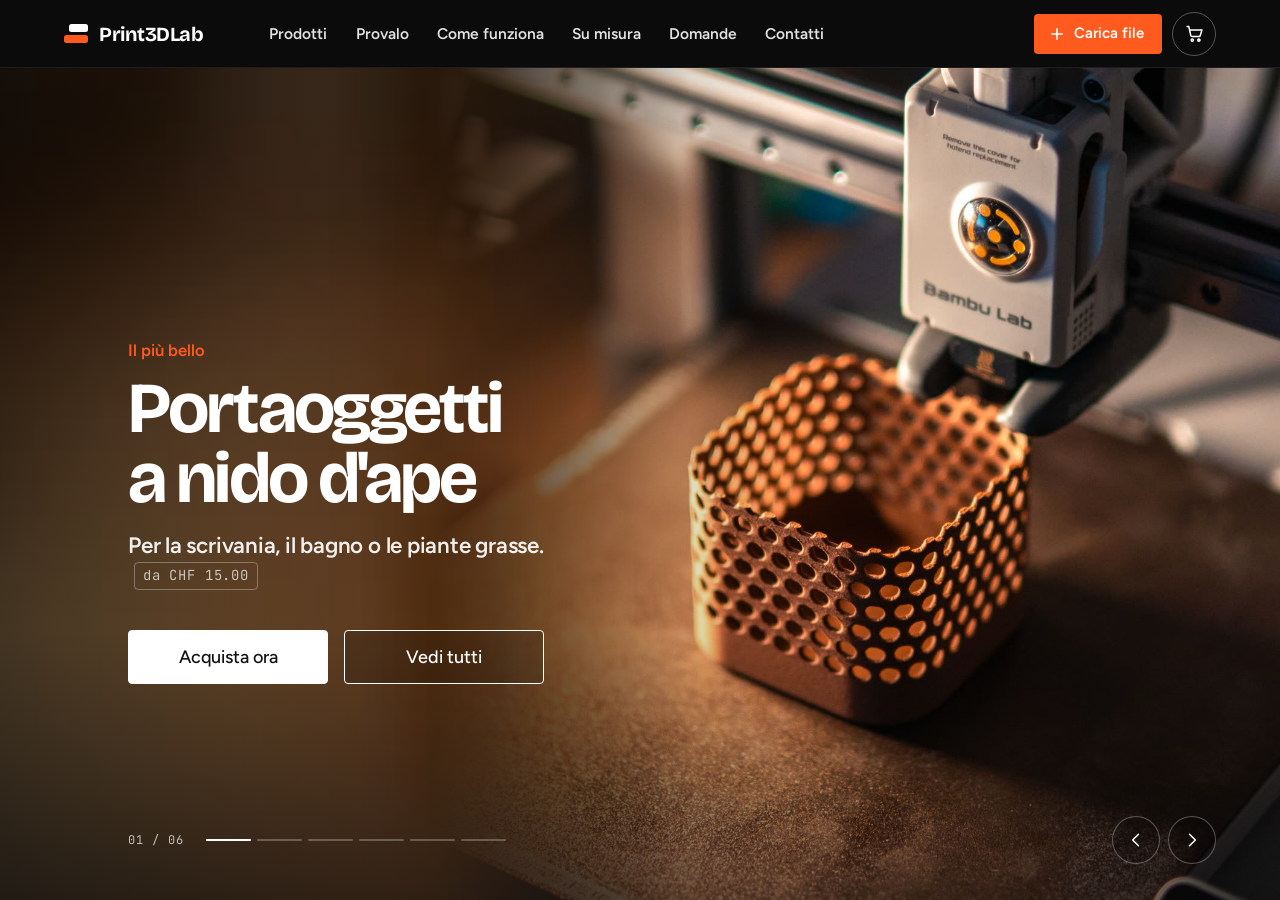
==== index.html @ bf1095d0 "Sito Print3DLab: negozio, sezioni, calcolatore, cassa e Supabase Co-Authored-By: Claude Opus 5.5 <no" ====
<!doctype html>
<html lang="it">
<head>
  <meta charset="utf-8">
  <!-- finche' il negozio non e' pronto: non mostrarlo su Google (togliere questa riga e robots.txt quando si apre) -->
  <meta name="robots" content="noindex, nofollow">
  <meta name="viewport" content="width=device-width, initial-scale=1">
  <title>Print3DLab · Stampa 3D in Ticino</title>
  <meta name="description" content="Regali, gadget e pezzi su misura stampati in 3D nel Locarnese. Scegli dal catalogo o carica il tuo file e vedi subito il prezzo. Spedizione in tutta la Svizzera.">
  <meta name="theme-color" content="#0b0b0c">
  <link rel="preload" href="caratteri/bricolage.woff2" as="font" type="font/woff2" crossorigin>
  <link rel="preload" href="caratteri/figtree-latin-600-normal.woff2" as="font" type="font/woff2" crossorigin>
  <link rel="preload" href="vetrina/1-nido-ape.jpg" as="image" media="(min-width: 861px)" fetchpriority="high">
  <link rel="preload" href="vetrina/1-nido-ape-telefono.jpg" as="image" media="(max-width: 860px)" fetchpriority="high">
  <link rel="preload" href="vetrina/1-nido-ape-sfondo.jpg" as="image">
  <link rel="icon" href="data:image/svg+xml,%3Csvg xmlns='http://www.w3.org/2000/svg' viewBox='0 0 32 32'%3E%3Crect x='3' y='17' width='26' height='9' rx='3' fill='%23ff5b1f'/%3E%3Crect x='7' y='6' width='22' height='9' rx='3' fill='%23111112'/%3E%3C/svg%3E">
  <link rel="stylesheet" href="style.css">
  <script>document.documentElement.classList.add("js","in-home")</script>
  <!-- Foto: Pexels (licenza gratuita, uso commerciale permesso).
       foto 30640195, 35063293, 35063298, 30620861, 16003896, 14158951, 33267278, 29148783 -->
</head>
<body class="in-apertura">
<a class="salta" href="#prodotti">Vai ai prodotti</a>

<header class="testata">
  <a class="logo" href="#inizio" aria-label="Torna alla home">
    <span class="logo-segno" aria-hidden="true"><i></i><i></i></span>
    <span data-campo="nome">Print3DLab</span>
  </a>
  <nav class="testata-nav" aria-label="Menu principale">
    <a href="#prodotti">Prodotti</a>
    <a href="#prova">Provalo</a>
    <a href="#come">Come funziona</a>
    <a href="#su-misura">Su misura</a>
    <a href="#domande">Domande</a>
    <a href="#contatti">Contatti</a>
  </nav>
  <div class="testata-destra">
    <a class="testata-carica" href="#carica" aria-label="Carica file"><svg viewBox="0 0 24 24" aria-hidden="true"><path d="M12 5v14M5 12h14"/></svg><span>Carica file</span></a>
    <button class="testata-carrello" type="button" data-apri-carrello aria-label="Carrello, vuoto">
      <svg viewBox="0 0 24 24" aria-hidden="true"><path d="M3.5 4h2l2.2 10.2a1.5 1.5 0 001.5 1.2h7.9a1.5 1.5 0 001.5-1.1L20.5 8H6.6"/><circle cx="9.5" cy="19.5" r="1.3"/><circle cx="17" cy="19.5" r="1.3"/></svg>
      <span class="carrello-numero" data-carrello-numero hidden>0</span>
    </button>
    <button class="hamburger" type="button" aria-expanded="false" aria-controls="menu" aria-label="Apri il menu">
      <span class="hamburger-righe" aria-hidden="true"><i></i><i></i><i></i></span>
      <span class="hamburger-testo">Menu</span>
    </button>
  </div>
</header>

<!-- ===== Menu a schermo intero ===== -->
<div class="menu" id="menu" hidden>
  <nav class="menu-voci" aria-label="Sezioni del sito">
    <a href="#inizio"><span>00</span>Home</a>
    <a href="#prodotti"><span>01</span>Prodotti</a>
    <a href="#carica"><span>02</span>Carica file</a>
    <a href="#prova"><span>03</span>Provalo</a>
    <a href="#come"><span>04</span>Come funziona</a>
    <a href="#su-misura"><span>05</span>Su misura</a>
    <a href="#domande"><span>06</span>Domande</a>
    <a href="#contatti"><span>07</span>Contatti</a>
  </nav>
  <div class="menu-lato">
    <p class="etichetta etichetta-chiara">Scrivici</p>
    <ul class="lista-email" data-email-lista></ul>
    <p class="etichetta etichetta-chiara">Consegna e pagamento</p>
    <p class="menu-info">Spediamo con La Posta in tutta la Svizzera.<br>Paghi con Twint, PayPal o carta.</p>
    <a class="bottone bottone-chiaro" href="#prodotti">Vai al negozio</a>
  </div>
</div>

<main id="inizio">

  <!-- ===== Home: foto a tutto schermo che cambiano da sole ===== -->
  <section class="vetrina" id="vetrina" data-pagina="home" aria-roledescription="carosello" aria-label="Oggetti stampati in 3D">
    <h1 class="nascosto">Print3DLab: stampa 3D nel Locarnese</h1>
    <div class="vetrina-immagini" id="vetrina-immagini"></div>
    <div class="vetrina-comandi">
      <span class="vd-numero" data-vd-numero aria-live="polite">01 / 06</span>
      <div class="vetrina-barre" role="tablist" aria-label="Scegli la foto"></div>
      <div class="vetrina-frecce">
        <button type="button" class="freccia" data-vai="-1" aria-label="Foto precedente"><svg viewBox="0 0 24 24" aria-hidden="true"><path d="M15 5l-7 7 7 7"/></svg></button>
        <button type="button" class="freccia" data-vai="1" aria-label="Foto successiva"><svg viewBox="0 0 24 24" aria-hidden="true"><path d="M9 5l7 7-7 7"/></svg></button>
      </div>
    </div>
  </section>

  <!-- ===== Prodotti ===== -->
  <section class="sezione" id="prodotti" data-pagina="prodotti">
    <div class="testa-sezione rivela">
      <div>
        <p class="etichetta">01 / Negozio</p>
        <h2>Cosa stampiamo</h2>
      </div>
      <p class="testa-lato">Scegli una sezione: dentro trovi tutti i modelli. Poi scegli colore e grandezza e aggiungi al carrello. Ogni pezzo lo stampiamo apposta per te sulle nostre Bambu Lab.</p>
    </div>
    <ul class="catalogo" id="catalogo"></ul>
    <ul class="garanzie rivela">
      <li><b>Fatto su ordinazione</b><span>Stampato apposta per te in 3-7 giorni</span></li>
      <li><b>Paghi come vuoi</b><span>Twint, PayPal o carta</span></li>
      <li><b>Spedizione gratis</b><span data-spedizione-gratis>Da CHF 80 di spesa</span></li>
      <li><b>Arriva rotto?</b><span>Lo ristampiamo gratis</span></li>
    </ul>
    <p class="nota-foto" id="nota-foto" hidden>Le foto sono esempi di oggetti stampati in 3D. Presto le sostituiamo con le foto dei nostri pezzi.</p>
  </section>

  <!-- ===== Natale ===== -->
  <section class="natale" data-pagina="prodotti" aria-labelledby="titolo-natale">
    <div class="natale-foto rivela"><img src="foto/natale-pupazzo.jpg" alt="Pupazzi di neve stampati in 3D appena usciti dalla stampante" loading="lazy" decoding="async" width="900" height="1350"></div>
    <div class="natale-testo rivela">
      <p class="etichetta etichetta-chiara">Natale 2026</p>
      <h2 id="titolo-natale">Un regalo con <em>il suo nome sopra.</em></h2>
      <p>Decorazioni per l'albero, segnaposto per il pranzo e portachiavi da mettere sotto l'albero. Ognuno con il nome di chi lo riceve.</p>
      <p class="natale-scadenza"><span class="punto"></span>Ordina entro il 10 dicembre per riceverlo in tempo.</p>
      <a class="bottone bottone-chiaro" href="#sezione/natale">Vedi le decorazioni</a>
    </div>
  </section>

  <!-- ===== Una sezione: tutti i suoi modelli (si riempie da negozio.js) ===== -->
  <section class="sezione pagina-sezione" id="sezione" data-pagina="sezione">
    <a class="sez-indietro" href="#prodotti">&larr; Tutte le sezioni</a>
    <div class="testa-sezione">
      <div>
        <p class="etichetta" data-sez-etichetta>Sezione</p>
        <h2 data-sez-nome>Modelli</h2>
      </div>
      <p class="testa-lato" data-sez-testo></p>
    </div>
    <nav class="sez-schede" data-sez-schede aria-label="Tutte le sezioni"></nav>
    <ul class="catalogo modelli" id="modelli"></ul>
    <p class="nota-foto" id="nota-modelli" hidden>Le foto di alcuni modelli arrivano presto. Se vuoi vederlo prima di ordinare, scrivici.</p>
    <div class="sez-giro" data-sez-giro></div>
  </section>

  <!-- ===== Carica file + calcolatore ===== -->
  <section class="sezione carica" id="carica" data-pagina="carica">
    <div class="testa-sezione rivela">
      <div>
        <p class="etichetta">02 / Carica file</p>
        <h2>Carica il modello, <em>vedi subito il prezzo.</em></h2>
      </div>
      <p class="testa-lato">Il calcolatore legge il tuo file STL, 3MF o OBJ, ti mostra il modello in 3D e stima peso, tempo di stampa e prezzo. Il prezzo finale te lo confermiamo noi entro un giorno.</p>
    </div>

    <form class="calcolo" name="file-da-stampare" method="POST" enctype="multipart/form-data" data-netlify="true" netlify-honeypot="campo-trappola" id="modulo-file" novalidate>
      <input type="hidden" name="form-name" value="file-da-stampare">
      <p class="nascosto"><label>Non compilare: <input name="campo-trappola" tabindex="-1" autocomplete="off"></label></p>
      <input type="hidden" name="materiale"><input type="hidden" name="qualita"><input type="hidden" name="riempimento"><input type="hidden" name="colore">
      <input type="hidden" name="dimensioni"><input type="hidden" name="peso-stimato"><input type="hidden" name="tempo-stimato"><input type="hidden" name="prezzo-stimato"><input type="hidden" name="file-online">

      <div class="calcolo-griglia">
        <!-- il modello in 3D -->
        <div class="visore" id="visore">
          <label class="zona-file" id="zona-file">
            <input type="file" name="file" id="campo-file" accept=".stl,.3mf,.obj,.step,.stp">
            <span class="zona-icona" aria-hidden="true"><svg viewBox="0 0 24 24"><path d="M12 16V4m0 0l-5 5m5-5l5 5"/><path d="M4 16v3a1 1 0 001 1h14a1 1 0 001-1v-3"/></svg></span>
            <span class="zona-titolo" data-zona-titolo>Trascina qui il tuo file 3D</span>
            <span class="zona-sotto" data-zona-sotto>oppure clicca per sceglierlo · STL, 3MF, OBJ o STEP · fino a 8 MB</span>
          </label>
          <canvas class="visore-tela" id="visore-tela" hidden aria-label="Anteprima 3D del modello. Trascina per girarlo."></canvas>
          <div class="visore-barra" data-visore-barra hidden>
            <span class="visore-nome" data-visore-nome></span>
            <span class="visore-misure" data-visore-misure></span>
            <button type="button" class="visore-cambia" data-visore-cambia>Cambia file</button>
          </div>
          <p class="visore-aiuto" data-visore-aiuto hidden>Trascina per girarlo · il quadrato è il piatto della stampante (25,6 cm)</p>
          <p class="visore-avviso" data-visore-avviso role="status" hidden></p>
        </div>

        <!-- le scelte e il prezzo -->
        <div class="pannello">
          <div class="opzione">
            <p class="opzione-titolo">Materiale</p>
            <div class="segmenti" data-opzioni="materiali"></div>
            <p class="opzione-info" data-info="materiali"></p>
          </div>
          <div class="opzione">
            <p class="opzione-titolo">Qualità</p>
            <div class="segmenti" data-opzioni="qualita"></div>
          </div>
          <div class="opzione">
            <p class="opzione-titolo">Riempimento</p>
            <div class="segmenti" data-opzioni="riempimento"></div>
          </div>
          <div class="opzione">
            <label class="opzione-titolo" for="campo-scala">Grandezza <b data-scala-valore>100%</b></label>
            <input class="cursore" id="campo-scala" name="scala" type="range" min="25" max="300" step="5" value="100">
          </div>
          <div class="opzione opzione-riga">
            <div>
              <p class="opzione-titolo">Colore <b data-colore-nome>Arancio</b></p>
              <div class="pallini" data-pallini="colore-file"></div>
            </div>
            <div>
              <p class="opzione-titolo">Pezzi</p>
              <div class="contatore" data-contatore>
                <button type="button" data-piu="-1" aria-label="Un pezzo in meno">−</button>
                <input name="quantita" type="number" min="1" max="100" value="1" inputmode="numeric" aria-label="Quanti pezzi">
                <button type="button" data-piu="1" aria-label="Un pezzo in più">+</button>
              </div>
            </div>
          </div>

          <div class="conto" data-conto>
            <dl class="conto-righe">
              <div><dt>Peso stimato</dt><dd data-stima="peso">–</dd></div>
              <div><dt>Tempo di stampa</dt><dd data-stima="tempo">–</dd></div>
              <div><dt>Prezzo al pezzo</dt><dd data-stima="pezzo">–</dd></div>
            </dl>
            <div class="conto-totale">
              <span>Totale indicativo</span>
              <b data-stima="totale">–</b>
            </div>
            <p class="conto-nota" data-conto-nota>Carica un file STL, 3MF o OBJ per vedere il prezzo.</p>
            <details class="conto-dettagli">
              <summary>Come calcoliamo il prezzo</summary>
              <div data-stima="dettagli"><p>Il prezzo dipende da quanto filamento serve (peso) e da quante ore lavora la stampante, più un costo fisso per preparare la stampa. Da 5 pezzi uguali c'è uno sconto.</p></div>
            </details>
          </div>
        </div>
      </div>

      <div class="calcolo-dati">
        <div class="calcolo-dati-testa">
          <h3>Mandaci la richiesta</h3>
          <p>Controlliamo il file e ti confermiamo prezzo e data per email. Non paghi niente adesso.</p>
        </div>
        <fieldset class="campi">
          <label class="campo campo-largo"><span>Non hai il file? Incolla il link al modello <small>(MakerWorld, Printables, Thingiverse, Google Drive)</small></span>
            <input name="link" id="campo-link" type="url" placeholder="https://" inputmode="url">
          </label>
          <label class="campo"><span>Nome</span><input name="nome" autocomplete="given-name" required></label>
          <label class="campo"><span>Cognome</span><input name="cognome" autocomplete="family-name" required></label>
          <label class="campo"><span>Email</span><input name="email" type="email" autocomplete="email" required></label>
          <label class="campo"><span>Telefono <small>(facoltativo)</small></span><input name="telefono" type="tel" autocomplete="tel" inputmode="tel"></label>
          <div class="scelte campo-largo" role="radiogroup" aria-label="Consegna">
            <label class="scelta"><input type="radio" name="consegna" value="PostPac Economy" checked><span>PostPac Economy<small>2-3 giorni · l'indirizzo te lo chiediamo con la conferma</small></span></label>
            <label class="scelta"><input type="radio" name="consegna" value="PostPac Priority"><span>PostPac Priority<small>Il giorno dopo · l'indirizzo te lo chiediamo con la conferma</small></span></label>
          </div>
          <label class="campo campo-largo"><span>Note <small>(a cosa serve, entro quando ti serve)</small></span>
            <textarea name="note" rows="3"></textarea>
          </label>
          <label class="spunta campo-largo"><input type="checkbox" name="accetto" value="sì" required><span>Ho letto le <a href="#condizioni">condizioni</a> e la <a href="#privacy">privacy</a>. Il file è mio o ho il permesso di stamparlo.</span></label>
        </fieldset>
        <div class="modulo-fondo">
          <button class="bottone bottone-grande" type="submit">Invia la richiesta</button>
          <p class="modulo-stato" role="status" aria-live="polite"></p>
        </div>
      </div>
    </form>
  </section>

  <!-- ===== Provalo ===== -->
  <section class="sezione prova-sezione" id="prova" data-pagina="prova">
    <div class="testa-sezione rivela">
      <div>
        <p class="etichetta">03 / Provalo</p>
        <h2>Il tuo portachiavi, adesso</h2>
      </div>
      <p class="testa-lato">Scrivi un nome e scegli il colore: vedi subito come viene. Se ti piace, lo metti nel carrello con un clic.</p>
    </div>

    <div class="prova rivela">
      <div class="prova-scena">
        <svg class="portachiavi" viewBox="0 0 560 250" role="img" aria-label="Anteprima del portachiavi">
          <defs>
            <pattern id="righe-strati" width="6" height="5" patternUnits="userSpaceOnUse">
              <rect width="6" height="1.6" fill="rgba(0,0,0,.09)"/>
            </pattern>
          </defs>
          <g class="pc-anello" fill="none" stroke-width="7"><circle cx="0" cy="0" r="48"/></g>
          <path class="pc-spessore"/>
          <path class="pc-base"/>
          <path class="pc-righe" fill="url(#righe-strati)"/>
          <text class="pc-lettere-ombra" x="0" y="0">Leo</text>
          <text class="pc-lettere" x="0" y="0">Leo</text>
        </svg>
        <p class="prova-misure"><span data-misura>7,2 cm</span> · PLA · spessore 4 mm</p>
      </div>
      <div class="prova-comandi">
        <label class="prova-campo">
          <span>Nome o scritta</span>
          <input id="prova-nome" type="text" maxlength="12" value="Leo" autocomplete="off" spellcheck="false">
        </label>
        <div>
          <p class="prova-titoletto">Colore: <b data-nome-colore>Arancio</b></p>
          <div class="prova-colori" role="radiogroup" aria-label="Colore"></div>
        </div>
        <div class="prova-fondo">
          <p class="prova-prezzo"><span data-prezzo-portachiavi>CHF 6.00</span> <small>al pezzo</small></p>
          <button class="bottone" type="button" id="prova-ordina">Aggiungi al carrello</button>
        </div>
      </div>
    </div>
  </section>

  <!-- ===== Come funziona ===== -->
  <section class="sezione-scura" id="come" data-pagina="come">
    <div class="sezione">
      <div class="testa-sezione rivela">
        <div>
          <p class="etichetta etichetta-chiara">04 / Come funziona</p>
          <h2>Dall'ordine alle tue mani</h2>
        </div>
        <p class="testa-lato">Niente account e niente carta di credito. Ordini dal sito, noi confermiamo, stampiamo e te lo consegniamo.</p>
      </div>
      <ol class="passi rivela-gruppo">
        <li><span class="passo-num">01</span><h3>Ordini</h3><p>Dal negozio o caricando il tuo file. Vedi subito quanto costa.</p></li>
        <li><span class="passo-num">02</span><h3>Confermiamo</h3><p>Entro un giorno ti scriviamo per email con la data di consegna.</p></li>
        <li><span class="passo-num">03</span><h3>Stampiamo</h3><p>Strato dopo strato sulle nostre Bambu Lab. Un portachiavi ci mette circa 40 minuti.</p></li>
        <li><span class="passo-num">04</span><h3>Ricevi e paghi</h3><p>Ti arriva il pacco con La Posta. Paghi con Twint, PayPal o carta.</p></li>
      </ol>
    </div>
  </section>

  <!-- ===== Numeri ===== -->
  <section class="numeri" data-pagina="come" aria-label="In breve">
    <div class="numero rivela"><b>2</b><span>stampanti al lavoro ogni giorno</span></div>
    <div class="numero rivela"><b>0,2<small>mm</small></b><span>lo spessore di ogni strato</span></div>
    <div class="numero rivela"><b>8</b><span>colori tra cui scegliere</span></div>
    <div class="numero rivela"><b>3-7</b><span>giorni dall'ordine alla consegna</span></div>
  </section>

  <!-- ===== Su misura ===== -->
  <section class="sezione su-misura" id="su-misura" data-pagina="su-misura">
    <div class="su-misura-foto rivela">
      <img src="foto/su-misura.jpg" alt="Modellino di una casa stampato in 3D tenuto in mano" loading="lazy" decoding="async" width="1400" height="934">
    </div>
    <div class="su-misura-testo rivela">
      <p class="etichetta">05 / Su misura</p>
      <h2>Hai un'idea che non trovi qui?</h2>
      <p>Disegniamo noi il modello 3D partendo da una foto, uno schizzo o due righe di spiegazione. Un pezzo di ricambio, un regalo per la squadra, il logo della tua attività.</p>
      <ul class="spunte">
        <li>Ti mandiamo prima un'immagine del modello</li>
        <li>Stampiamo solo quando ti va bene</li>
        <li>Preventivo gratis entro due giorni</li>
      </ul>
      <a class="bottone" href="#contatti" data-argomento="Preventivo su misura">Chiedi un preventivo</a>
    </div>
  </section>

  <!-- ===== Domande ===== -->
  <section class="sezione domande" id="domande" data-pagina="domande">
    <div class="testa-sezione rivela">
      <div>
        <p class="etichetta">06 / Domande</p>
        <h2>Domande frequenti</h2>
      </div>
    </div>
    <div class="domande-lista rivela">
      <details><summary>Quanto tempo ci vuole?</summary><p>Di solito da 3 a 7 giorni lavorativi, più 1-3 giorni se spediamo con La Posta. Per i regali di Natale ordina entro il 10 dicembre.</p></details>
      <details><summary>Quanto costa la spedizione?</summary><p data-faq-spedizione>Spediamo con La Posta: PostPac Economy CHF 9.00 (2-3 giorni) o PostPac Priority CHF 10.50 (il giorno dopo). Da CHF 80 di spesa la spedizione è gratis.</p></details>
      <details><summary>Come si paga?</summary><p>Con Twint, PayPal o carta di credito/debito. Quando confermiamo l'ordine ti mandiamo la richiesta di pagamento o un link sicuro. La carta non la scrivi mai sul nostro sito.</p></details>
      <details><summary>Di che materiale sono?</summary><p>Di solito PLA, una plastica che si ottiene dall'amido di mais: leggera e resistente, ma sopra i 55 gradi circa si deforma (non lasciarla in macchina d'estate). Per i tuoi file puoi scegliere anche PETG, più resistente al caldo, o TPU, morbido come la gomma.</p></details>
      <details><summary>Il prezzo del calcolatore è quello finale?</summary><p>È una stima fatta sul tuo file. Prima di stampare controlliamo il modello nel programma della stampante e ti confermiamo il prezzo esatto. Se cambia, decidi tu se andare avanti.</p></details>
      <details><summary>Posso restituire un oggetto?</summary><p>Gli oggetti sono fatti apposta per te, quindi di solito non si possono restituire. Ma se arriva rotto o con un difetto di stampa, scrivici entro 14 giorni con una foto: lo ristampiamo gratis o ti ridiamo i soldi.</p></details>
      <details><summary>Potete stampare un file che ho già?</summary><p>Sì, caricalo nella pagina <a href="#carica">Carica file</a> (STL, 3MF, OBJ o STEP) e vedi subito il prezzo. Se pesa più di 8 MB mandaci un link. Non stampiamo armi, oggetti pericolosi o copie di marchi protetti.</p></details>
    </div>
  </section>

  <!-- ===== Contatti ===== -->
  <section class="sezione contatti" id="contatti" data-pagina="contatti">
    <div class="contatti-lato rivela">
      <p class="etichetta">07 / Contatti</p>
      <h2>Scrivici, <em>rispondiamo in un giorno.</em></h2>
      <p>Per una domanda, un preventivo su misura o un ordine che hai già fatto.</p>
      <dl class="ordina-info">
        <div class="info-email"><dt>Email</dt><dd><ul class="lista-email" data-email-lista></ul></dd></div>
        <div><dt>Spedizione</dt><dd>Svizzera e Liechtenstein</dd></div>
        <div><dt>Pagamento</dt><dd>Twint, PayPal o carta</dd></div>
      </dl>
    </div>
    <form class="modulo rivela" name="contatto" method="POST" data-netlify="true" netlify-honeypot="campo-trappola" id="modulo-contatto">
      <input type="hidden" name="form-name" value="contatto">
      <p class="nascosto"><label>Non compilare: <input name="campo-trappola" tabindex="-1" autocomplete="off"></label></p>
      <fieldset class="campi">
        <label class="campo"><span>Nome e cognome</span><input name="nome" autocomplete="name" required></label>
        <label class="campo"><span>Email</span><input name="email" type="email" autocomplete="email" required></label>
        <label class="campo campo-largo"><span>Di cosa si tratta?</span>
          <select name="argomento" id="campo-argomento">
            <option>Una domanda</option><option>Preventivo su misura</option><option>Un ordine che ho già fatto</option><option>Altro</option>
          </select>
        </label>
        <label class="campo campo-largo"><span>Messaggio</span><textarea name="messaggio" rows="6" required></textarea></label>
        <label class="spunta campo-largo"><input type="checkbox" name="accetto" value="sì" required><span>Ho letto la <a href="#privacy">privacy</a>.</span></label>
      </fieldset>
      <div class="modulo-fondo">
        <button class="bottone bottone-grande" type="submit">Invia il messaggio</button>
        <p class="modulo-stato" role="status" aria-live="polite"></p>
      </div>
    </form>
  </section>

  <!-- ===== Cassa ===== -->
  <section class="sezione cassa" id="cassa" data-pagina="cassa">
    <div class="cassa-testa">
      <a class="cassa-indietro" href="#prodotti">← Continua gli acquisti</a>
      <h2>Cassa</h2>
      <ol class="cassa-passi" aria-label="Passaggi">
        <li class="fatto">Carrello</li><li class="qui" aria-current="step">Dati e consegna</li><li>Conferma</li>
      </ol>
    </div>

    <div class="cassa-vuota" data-cassa-vuota hidden>
      <p>Il carrello è vuoto.</p>
      <a class="bottone" href="#prodotti">Vai ai prodotti</a>
    </div>

    <form class="cassa-griglia" name="ordine" method="POST" data-netlify="true" netlify-honeypot="campo-trappola" id="modulo-ordine" novalidate>
      <input type="hidden" name="form-name" value="ordine">
      <p class="nascosto"><label>Non compilare: <input name="campo-trappola" tabindex="-1" autocomplete="off"></label></p>
      <input type="hidden" name="numero-ordine"><input type="hidden" name="articoli"><input type="hidden" name="subtotale"><input type="hidden" name="costo-spedizione"><input type="hidden" name="totale">
      <input type="hidden" name="spedizione"><input type="hidden" name="pagamento">

      <div class="cassa-moduli">
        <fieldset class="blocco">
          <legend><span>1</span> Contatto</legend>
          <div class="campi">
            <label class="campo"><span>Email</span><input name="email" type="email" autocomplete="email" required></label>
            <label class="campo"><span>Telefono <small>(per Twint e per il postino)</small></span><input name="telefono" type="tel" autocomplete="tel" inputmode="tel" required placeholder="079 123 45 67"></label>
          </div>
        </fieldset>

        <fieldset class="blocco">
          <legend><span>2</span> Consegna</legend>
          <div class="scelte scelte-colonna" data-spedizioni role="radiogroup" aria-label="Consegna"></div>
          <div class="campi">
            <label class="campo"><span>Nome</span><input name="nome" autocomplete="given-name" required></label>
            <label class="campo"><span>Cognome</span><input name="cognome" autocomplete="family-name" required></label>
          </div>
          <div class="campi" data-indirizzo>
            <label class="campo campo-largo"><span>Via e numero</span><input name="via" autocomplete="address-line1" required></label>
            <label class="campo campo-largo"><span>Complemento <small>(c/o, appartamento, facoltativo)</small></span><input name="complemento" autocomplete="address-line2"></label>
            <label class="campo campo-corto"><span>NPA</span><input name="npa" autocomplete="postal-code" inputmode="numeric" pattern="[0-9]{4}" maxlength="4" placeholder="6600" required></label>
            <label class="campo"><span>Località</span><input name="localita" autocomplete="address-level2" placeholder="Locarno" required></label>
            <label class="campo campo-largo"><span>Paese</span>
              <select name="paese" autocomplete="country-name"><option>Svizzera</option><option>Liechtenstein</option></select>
            </label>
          </div>
        </fieldset>

        <fieldset class="blocco">
          <legend><span>3</span> Pagamento</legend>
          <div class="scelte scelte-colonna" data-pagamenti role="radiogroup" aria-label="Pagamento"></div>
          <p class="blocco-nota">Non chiediamo mai i dati della carta. Paghi solo dopo che abbiamo confermato l'ordine.</p>
        </fieldset>

        <fieldset class="blocco">
          <legend><span>4</span> Ultime cose</legend>
          <div class="campi">
            <label class="campo campo-largo"><span>Note per noi <small>(facoltativo)</small></span><textarea name="note" rows="3"></textarea></label>
            <label class="campo campo-largo"><span>Come ci hai conosciuto? <small>(facoltativo)</small></span>
              <select name="conosciuto"><option value="">Scegli…</option><option>YouTube</option><option>Da un amico</option><option>Instagram o TikTok</option><option>Mercatino</option><option>Google</option><option>Altro</option></select>
            </label>
            <label class="spunta campo-largo"><input type="checkbox" name="accetto" value="sì" required><span>Ho letto e accetto le <a href="#condizioni">condizioni di vendita</a> e la <a href="#privacy">privacy</a>.</span></label>
          </div>
        </fieldset>
      </div>

      <aside class="riepilogo" aria-label="Riepilogo dell'ordine">
        <h3>Il tuo ordine</h3>
        <ul class="riepilogo-lista" data-riepilogo-lista></ul>
        <dl class="riepilogo-conti">
          <div><dt>Subtotale</dt><dd data-conto="subtotale">–</dd></div>
          <div><dt>Spedizione</dt><dd data-conto="spedizione">–</dd></div>
          <div class="riepilogo-totale"><dt>Totale</dt><dd data-conto="totale">–</dd></div>
        </dl>
        <p class="riepilogo-nota">Prezzi finali in franchi svizzeri (CHF).</p>
        <button class="bottone bottone-grande bottone-pieno" type="submit">Invia l'ordine</button>
        <p class="modulo-stato" role="status" aria-live="polite"></p>
        <p class="riepilogo-sicuro"><svg viewBox="0 0 24 24" aria-hidden="true"><path d="M12 3l7 3v5c0 5-3.5 8.5-7 10-3.5-1.5-7-5-7-10V6z"/><path d="M9 12l2 2 4-4"/></svg>Non paghi adesso: prima ti confermiamo l'ordine per email.</p>
      </aside>
    </form>

    <div class="grazie" data-grazie hidden tabindex="-1">
      <span class="grazie-segno" aria-hidden="true"><svg viewBox="0 0 24 24"><path d="M6 12.5l4 4 8-9"/></svg></span>
      <p class="etichetta">Ordine <b data-grazie-numero></b></p>
      <h2>Grazie, <span data-grazie-nome></span>!</h2>
      <p>Abbiamo ricevuto il tuo ordine. Entro un giorno ti scriviamo a <b data-grazie-email></b> per confermare la data e mandarti il pagamento.</p>
      <ol class="grazie-passi">
        <li><b>Oggi</b><span>Controlliamo l'ordine</span></li>
        <li><b>Entro 1 giorno</b><span>Ti confermiamo per email</span></li>
        <li><b>3-7 giorni</b><span>Stampiamo i tuoi pezzi</span></li>
        <li><b>Consegna</b><span data-grazie-consegna>Pacco con La Posta</span></li>
      </ol>
      <a class="bottone" href="#inizio">Torna alla home</a>
    </div>
  </section>

  <!-- ===== Note legali ===== -->
  <section class="sezione legale" data-pagina="legale">
    <div class="legale-indice">
      <p class="etichetta">Note legali</p>
      <a href="#condizioni">Condizioni di vendita</a>
      <a href="#privacy">Privacy</a>
      <a href="#impressum">Impressum</a>
    </div>
    <div class="legale-testi">
      <article id="condizioni">
        <h2>Condizioni di vendita</h2>
        <p class="legale-data">Aggiornate il 28 ottobre 2026</p>
        <h3>1. Chi siamo</h3>
        <p><span data-campo="nome">Print3DLab</span> è un piccolo laboratorio di stampa 3D nel Locarnese. I dati del responsabile sono nell'<a href="#impressum">Impressum</a>.</p>
        <h3>2. Ordini</h3>
        <p>Quando invii un ordine o una richiesta dal sito, ci fai una proposta. Il contratto è concluso quando ti confermiamo l'ordine per email. Se non possiamo stampare un oggetto, te lo diciamo e non paghi niente.</p>
        <h3>3. Prezzi</h3>
        <p>Tutti i prezzi sono in franchi svizzeri (CHF) e sono prezzi finali. Il costo della spedizione è indicato alla cassa prima di inviare l'ordine. Per i file caricati, il prezzo del calcolatore è una stima: vale il prezzo che ti confermiamo per email.</p>
        <h3>4. Pagamento</h3>
        <p>Paghi con Twint, PayPal o carta di credito/debito dopo la nostra conferma: ti mandiamo la richiesta di pagamento o un link sicuro. Spediamo quando il pagamento è arrivato. I dati della carta non passano mai dal nostro sito.</p>
        <h3>5. Consegna</h3>
        <p>Stampiamo in 3-7 giorni lavorativi dalla conferma. Spediamo con La Posta in Svizzera e nel Liechtenstein con PostPac Economy o Priority. Se il pacco si perde, ce ne occupiamo noi con La Posta.</p>
        <h3>6. Resi e difetti</h3>
        <p>In Svizzera non esiste un diritto di recesso generale per gli acquisti online, e i nostri oggetti sono fatti su misura o personalizzati: per questo non si possono restituire se hai cambiato idea. Se un oggetto arriva rotto o con un difetto di stampa, scrivici entro 14 giorni con una foto: lo ristampiamo gratis o ti rimborsiamo.</p>
        <h3>7. File dei clienti</h3>
        <p>Puoi caricare solo modelli che hai il diritto di stampare (tuoi, oppure con una licenza che lo permette). Non stampiamo armi, oggetti pericolosi o copie di marchi e personaggi protetti. Usiamo il tuo file solo per il tuo ordine.</p>
        <h3>8. Uso degli oggetti</h3>
        <p>Gli oggetti in PLA si deformano sopra i 55 °C circa e non sono adatti al contatto con il cibo. Non sono giocattoli per bambini sotto i 3 anni (pezzi piccoli).</p>
        <h3>9. Diritto applicabile</h3>
        <p>Vale il diritto svizzero.</p>
      </article>

      <article id="privacy">
        <h2>Privacy</h2>
        <p class="legale-data">Aggiornata il 28 ottobre 2026 · secondo la legge svizzera sulla protezione dei dati (LPD)</p>
        <h3>Chi è responsabile</h3>
        <p>Il responsabile dei tuoi dati è indicato nell'<a href="#impressum">Impressum</a>. Per qualsiasi domanda scrivi a <span data-email-tutte>la nostra email</span>.</p>
        <h3>Quali dati raccogliamo e perché</h3>
        <p>Solo quelli che ci mandi con i moduli: nome, cognome, email, telefono, indirizzo di consegna, i file 3D che carichi e i tuoi messaggi. Li usiamo per gestire il tuo ordine, consegnarlo, farti pagare e risponderti. Non li vendiamo e non li usiamo per pubblicità.</p>
        <p>Contiamo anche le visite al sito, in modo anonimo: per ogni pagina aperta salviamo solo quale pagina, da quale sito arrivi, se usi telefono, tablet o computer e la lingua del browser. Niente nome, niente indirizzo IP, niente cookie: non possiamo sapere chi sei. Se il tuo browser chiede di non essere tracciato ("Do Not Track"), non contiamo niente.</p>
        <h3>Chi altro li vede</h3>
        <p>Il sito e i moduli sono gestiti da Netlify Inc. (Stati Uniti), che conserva i dati dei moduli per noi. I file 3D che carichi e il conteggio delle visite li conserviamo con Supabase, in una cartella privata che possiamo aprire solo noi. Se spediamo, diamo nome e indirizzo a La Posta Svizzera. Se paghi con Twint o PayPal (anche con la carta), il pagamento passa da loro: noi non vediamo i dati della carta.</p>
        <h3>Cookie</h3>
        <p>Non usiamo cookie. Le statistiche delle visite sono anonime (vedi sopra). Il carrello è salvato solo nel tuo browser, sul tuo dispositivo.</p>
        <h3>Per quanto tempo</h3>
        <p>Teniamo i dati finché servono per l'ordine e le eventuali garanzie. I file 3D li cancelliamo al più tardi 3 mesi dopo la consegna.</p>
        <h3>I tuoi diritti</h3>
        <p>Puoi chiederci in ogni momento quali dati abbiamo su di te, correggerli o cancellarli. Basta un'email.</p>
      </article>

      <article id="impressum">
        <h2>Impressum</h2>
        <dl class="impressum" data-impressum></dl>
      </article>
    </div>
  </section>

</main>

<!-- pagina prima / pagina dopo (la riempie script.js) -->
<nav class="giro" aria-label="Altre pagine" data-giro></nav>

<footer class="piede">
  <div class="piede-alto">
    <p class="piede-frase">Hai in mente qualcosa?<br><a href="#carica">Stampiamolo.</a></p>
    <div class="piede-colonne">
      <div>
        <p class="etichetta etichetta-chiara">Scrivici</p>
        <ul class="lista-email" data-email-lista></ul>
      </div>
      <div>
        <p class="etichetta etichetta-chiara">Negozio</p>
        <div class="piede-link">
          <a href="#prodotti">Prodotti</a>
          <a href="#carica">Carica file</a>
          <a href="#contatti">Contatti</a>
          <a data-campo-href="youtube" href="#" target="_blank" rel="noopener">YouTube</a>
        </div>
      </div>
      <div>
        <p class="etichetta etichetta-chiara">Legale</p>
        <div class="piede-link">
          <a href="#condizioni">Condizioni di vendita</a>
          <a href="#privacy">Privacy</a>
          <a href="#impressum">Impressum</a>
        </div>
      </div>
    </div>
  </div>
  <p class="piede-marchio" data-campo="nome" aria-hidden="true">Print3DLab</p>
  <p class="piede-basso">© 2026 <span data-campo="nome">Print3DLab</span> · Stampa 3D in Ticino · Prezzi in franchi svizzeri · Pagamento con Twint, PayPal o carta</p>
</footer>

<!-- ===== Scheda di un prodotto ===== -->
<dialog class="scheda" id="scheda" aria-labelledby="scheda-titolo">
  <form method="dialog" class="scheda-dentro" data-scheda-modulo>
    <button class="chiudi" type="button" data-chiudi aria-label="Chiudi"><svg viewBox="0 0 24 24" aria-hidden="true"><path d="M6 6l12 12M18 6L6 18"/></svg></button>
    <div class="scheda-foto"><img data-scheda-foto alt="" decoding="async"><span class="foto-vuota" data-scheda-vuota hidden aria-hidden="true"><b data-scheda-iniziale></b><small>Foto in arrivo</small></span></div>
    <div class="scheda-testo">
      <p class="scheda-segno" data-scheda-segno></p>
      <h2 id="scheda-titolo" data-scheda-nome></h2>
      <p class="scheda-prezzo" data-scheda-prezzo></p>
      <p class="scheda-descrizione" data-scheda-testo></p>
      <div class="scheda-scelte">
        <div class="opzione" data-scheda-misure-box>
          <p class="opzione-titolo">Grandezza</p>
          <div class="segmenti" data-scheda-misure></div>
        </div>
        <div class="opzione">
          <p class="opzione-titolo">Colore <b data-scheda-colore-nome></b></p>
          <div class="pallini" data-pallini="colore-scheda"></div>
        </div>
        <label class="campo" data-scheda-scritta-box><span data-scheda-scritta-etichetta>Nome o scritta</span>
          <input name="scritta" data-scheda-scritta maxlength="20" autocomplete="off" spellcheck="false">
        </label>
        <div class="scheda-riga">
          <div class="contatore" data-contatore>
            <button type="button" data-piu="-1" aria-label="Uno in meno">−</button>
            <input name="quantita" type="number" min="1" max="50" value="1" inputmode="numeric" aria-label="Quanti">
            <button type="button" data-piu="1" aria-label="Uno in più">+</button>
          </div>
          <button class="bottone bottone-grande bottone-pieno" type="submit" data-scheda-aggiungi>Aggiungi al carrello</button>
        </div>
      </div>
      <ul class="scheda-info">
        <li>Stampato apposta per te in 3-7 giorni</li>
        <li>Spedizione con La Posta, gratis da CHF 80</li>
        <li data-scheda-dettagli></li>
      </ul>
    </div>
  </form>
</dialog>

<!-- ===== Carrello ===== -->
<dialog class="carrello" id="carrello" aria-labelledby="carrello-titolo">
  <div class="carrello-dentro">
    <div class="carrello-testa">
      <h2 id="carrello-titolo">Carrello <span data-carrello-conta></span></h2>
      <button class="chiudi" type="button" data-chiudi aria-label="Chiudi il carrello"><svg viewBox="0 0 24 24" aria-hidden="true"><path d="M6 6l12 12M18 6L6 18"/></svg></button>
    </div>
    <div class="carrello-gratis" data-carrello-gratis></div>
    <ul class="carrello-lista" data-carrello-lista></ul>
    <div class="carrello-vuoto" data-carrello-vuoto>
      <p>Il carrello è vuoto.</p>
      <a class="bottone" href="#prodotti" data-chiudi>Vai ai prodotti</a>
    </div>
    <div class="carrello-fondo" data-carrello-fondo>
      <div class="carrello-subtotale"><span>Subtotale</span><b data-carrello-subtotale>CHF 0.00</b></div>
      <p>Spedizione e pagamento li scegli alla cassa.</p>
      <a class="bottone bottone-grande bottone-pieno" href="#cassa" data-chiudi>Vai alla cassa</a>
    </div>
  </div>
</dialog>

<script src="script.js"></script>
<script src="negozio.js"></script>
<script src="supabase.js"></script>
<script src="calcolatore.js"></script>
</body>
</html>
---- style.css ----
/* ===== Caratteri (salvati nella cartella, niente Google Fonts) ===== */
@font-face{font-family:"Bricolage";src:url(caratteri/bricolage.woff2) format("woff2");font-weight:200 800;font-display:swap}
@font-face{font-family:"Figtree";src:url(caratteri/figtree-latin-400-normal.woff2) format("woff2");font-weight:400;font-display:swap}
@font-face{font-family:"Figtree";src:url(caratteri/figtree-latin-500-normal.woff2) format("woff2");font-weight:500;font-display:swap}
@font-face{font-family:"Figtree";src:url(caratteri/figtree-latin-600-normal.woff2) format("woff2");font-weight:600;font-display:swap}
@font-face{font-family:"Mono";src:url(caratteri/jetbrains-mono-latin-400-normal.woff2) format("woff2");font-weight:400;font-display:swap}

:root{
  --fondo:#f2f1ed;
  --fondo-alto:#fbfaf7;
  --fondo-basso:#e7e5df;
  --inchiostro:#111112;
  --grafite:#19191b;
  --tenue:#68655f;
  --tenue-scuro:#a19d95;
  --linea:rgba(17,17,18,.11);
  --linea-scura:rgba(242,241,237,.13);
  --accento:#ff5b1f;
  --accento-scuro:#e2460d;
  --f-titolo:"Bricolage",system-ui,sans-serif;
  --f-testo:"Figtree",system-ui,sans-serif;
  --f-mono:"Mono",ui-monospace,monospace;
  --margine:clamp(16px,5vw,72px);
  --largo:1320px;
  --morbido:cubic-bezier(.2,.7,.2,1);
  --testata:68px;
}

*,*::before,*::after{box-sizing:border-box}
html{scroll-behavior:smooth;scroll-padding-top:calc(var(--testata) + 12px);-webkit-text-size-adjust:100%}
body{margin:0;background:var(--fondo);color:var(--inchiostro);font:400 17px/1.6 var(--f-testo);-webkit-font-smoothing:antialiased}
main{overflow-x:clip}
img,svg,canvas{display:block;max-width:100%}
a{color:inherit}
h1,h2,h3{font-family:var(--f-titolo);font-weight:650;line-height:1;letter-spacing:-.03em;margin:0}
p{margin:0}
.nascosto{position:absolute;left:-9999px}
[hidden]{display:none !important}
em{font-style:normal}

.etichetta{font:400 12px/1 var(--f-mono);letter-spacing:.1em;text-transform:uppercase;color:var(--tenue);margin-bottom:20px}
.etichetta-chiara{color:var(--tenue-scuro)}
.punto{display:inline-block;width:7px;height:7px;border-radius:50%;background:var(--accento);margin-right:10px;vertical-align:1px;box-shadow:0 0 0 0 rgba(255,91,31,.6);animation:pulsa 2.2s ease-out infinite}
@keyframes pulsa{70%{box-shadow:0 0 0 9px rgba(255,91,31,0)}100%{box-shadow:0 0 0 0 rgba(255,91,31,0)}}

/* ===== Bottoni ===== */
.bottone{
  display:inline-flex;align-items:center;justify-content:center;gap:10px;
  padding:15px 26px;border:1px solid transparent;border-radius:999px;
  background:var(--inchiostro);color:var(--fondo-alto);
  font:600 15.5px/1 var(--f-testo);letter-spacing:.005em;text-decoration:none;cursor:pointer;
  transition:transform .25s var(--morbido),background-color .2s,color .2s,border-color .2s;
}
.bottone:hover{transform:translateY(-2px);background:var(--accento)}
.bottone:active{transform:translateY(1px)}
.bottone:disabled{opacity:.6;cursor:wait;transform:none}
.bottone-chiaro{background:var(--fondo-alto);color:var(--inchiostro)}
.bottone-chiaro:hover{background:var(--accento);color:#fff}
.bottone-vuoto{background:transparent;color:#fff;border-color:rgba(255,255,255,.45)}
.bottone-vuoto:hover{background:#fff;color:var(--inchiostro);border-color:#fff}
.bottone-piccolo{padding:11px 20px;font-size:14.5px}
.bottone-grande{padding:19px 36px;font-size:17px}
a:focus-visible,button:focus-visible,input:focus-visible,select:focus-visible,textarea:focus-visible,summary:focus-visible{outline:2px solid var(--accento);outline-offset:3px}
.link-freccia{display:inline-flex;align-items:center;gap:8px;font-weight:600;font-size:15px;text-decoration:none}
.link-freccia::after{content:"→";transition:transform .25s var(--morbido)}
.link-freccia:hover::after{transform:translateX(4px)}

/* ===== Testata ===== */
.testata{
  position:fixed;top:0;left:0;right:0;z-index:30;height:var(--testata);
  display:flex;align-items:center;gap:28px;padding:0 var(--margine);
  background:rgba(242,241,237,.88);
  -webkit-backdrop-filter:saturate(1.4) blur(14px);backdrop-filter:saturate(1.4) blur(14px);
  border-bottom:1px solid var(--linea);
  transition:background-color .3s,color .3s,border-color .3s;
}
/* sopra il video niente sfocatura (costa troppo mentre i fotogrammi cambiano) */
body.in-apertura .testata{
  background:#0b0b0c;-webkit-backdrop-filter:none;backdrop-filter:none;border-color:rgba(255,255,255,.08);color:#fff;
}
.testata-nav{display:flex;align-items:center;gap:clamp(18px,2.2vw,34px);margin-left:clamp(12px,3vw,48px)}
.testata-nav a{position:relative;font:600 15.5px/1 var(--f-testo);text-decoration:none;color:rgba(255,255,255,.88);padding:8px 0;transition:color .2s}
.testata-nav a::after{content:"";position:absolute;left:0;right:0;bottom:0;height:2px;background:var(--accento);transform:scaleX(0);transform-origin:left;transition:transform .3s var(--morbido)}
.testata-nav a:hover{color:#fff}
.testata-nav a:hover::after,.testata-nav a[aria-current="page"]::after{transform:scaleX(1)}
.testata-nav a[aria-current="page"]{color:#fff}
.testata-carica{display:inline-flex;align-items:center;gap:8px;padding:11px 18px 11px 14px;border-radius:4px;background:var(--accento);color:#fff;font:600 15px/1 var(--f-testo);text-decoration:none;transition:background-color .2s,color .2s}
.testata-carica svg{width:18px;height:18px;fill:none;stroke:currentColor;stroke-width:2.2;stroke-linecap:round}
.testata-carica:hover{background:#fff;color:var(--inchiostro)}
body.in-apertura .testata .bottone{background:#fff;color:var(--inchiostro)}
body.in-apertura .testata .bottone:hover{background:var(--accento);color:#fff}
body.in-apertura .logo-segno i:first-child{background:#fff}
.logo{display:flex;align-items:center;gap:11px;text-decoration:none;font:700 20px/1 var(--f-titolo);letter-spacing:-.025em}
.logo-segno{display:grid;gap:3px;width:24px}
.logo-segno i{display:block;height:8px;border-radius:2.5px;background:var(--inchiostro);transition:background-color .3s}
.logo-segno i:first-child{margin-left:5px}
.logo-segno i:last-child{background:var(--accento)}
.testata-destra{display:flex;align-items:center;gap:10px;margin-left:auto}
.hamburger{display:inline-flex;align-items:center;gap:11px;padding:10px 18px 10px 15px;border-radius:999px;border:1px solid currentColor;border-color:rgba(17,17,18,.2);background:transparent;color:inherit;font:600 14.5px/1 var(--f-testo);cursor:pointer;transition:background-color .2s,border-color .2s}
.hamburger:hover{background:rgba(17,17,18,.06)}
body.in-apertura .hamburger,body.menu-aperto .hamburger{border-color:rgba(255,255,255,.35)}
body.in-apertura .hamburger:hover,body.menu-aperto .hamburger:hover{background:rgba(255,255,255,.12)}
.hamburger-righe{position:relative;display:block;width:18px;height:12px}
.hamburger-righe i{position:absolute;left:0;right:0;height:1.6px;border-radius:2px;background:currentColor;transition:transform .45s var(--morbido),opacity .25s}
.hamburger-righe i:nth-child(1){top:0}
.hamburger-righe i:nth-child(2){top:5.2px}
.hamburger-righe i:nth-child(3){top:10.4px}
body.menu-aperto .hamburger-righe i:nth-child(1){transform:translateY(5.2px) rotate(45deg)}
body.menu-aperto .hamburger-righe i:nth-child(2){opacity:0;transform:scaleX(.2)}
body.menu-aperto .hamburger-righe i:nth-child(3){transform:translateY(-5.2px) rotate(-45deg)}
body.menu-aperto{overflow:hidden}
body.menu-aperto .testata{background:transparent;-webkit-backdrop-filter:none;backdrop-filter:none;border-color:transparent;color:#fff}
body.menu-aperto .logo-segno i:first-child{background:#fff}
body.menu-aperto .testata-carica{visibility:hidden}
.salta{position:absolute;left:12px;top:-60px;z-index:50;padding:10px 16px;border-radius:10px;background:var(--inchiostro);color:#fff;text-decoration:none;font-weight:600}
.salta:focus{top:12px}

/* ===== Menu a schermo intero ===== */
.menu{position:fixed;inset:0;z-index:25;background:var(--inchiostro);color:var(--fondo);
  display:grid;grid-template-columns:minmax(0,1.5fr) minmax(0,1fr);gap:40px clamp(40px,6vw,120px);
  padding:calc(var(--testata) + clamp(28px,6vh,72px)) var(--margine) clamp(28px,5vh,56px);overflow-y:auto;
  clip-path:inset(0 0 100% 0);transition:clip-path .6s cubic-bezier(.77,0,.18,1)}
body.menu-aperto .menu{clip-path:inset(0 0 0 0)}
.menu-voci{display:flex;flex-direction:column;align-self:center}
.menu-voci a{display:flex;align-items:baseline;gap:20px;padding:clamp(8px,1.3vh,14px) 0;border-bottom:1px solid var(--linea-scura);
  font:600 clamp(30px,4.2vw,60px)/1.05 var(--f-titolo);letter-spacing:-.035em;text-decoration:none;
  opacity:0;transform:translateY(28px);transition:opacity .5s var(--morbido),transform .6s var(--morbido),color .2s,padding-left .3s var(--morbido)}
.menu-voci a span{font:400 12px/1 var(--f-mono);letter-spacing:.08em;color:var(--accento);min-width:22px}
.menu-voci a:hover{color:var(--accento);padding-left:10px}
body.menu-aperto .menu-voci a{opacity:1;transform:none}
body.menu-aperto .menu-voci a:nth-child(1){transition-delay:.18s}
body.menu-aperto .menu-voci a:nth-child(2){transition-delay:.22s}
body.menu-aperto .menu-voci a:nth-child(3){transition-delay:.26s}
body.menu-aperto .menu-voci a:nth-child(4){transition-delay:.3s}
body.menu-aperto .menu-voci a:nth-child(5){transition-delay:.34s}
body.menu-aperto .menu-voci a:nth-child(6){transition-delay:.38s}
body.menu-aperto .menu-voci a:nth-child(7){transition-delay:.42s}
body.menu-aperto .menu-voci a:nth-child(8){transition-delay:.46s}
body.menu-aperto .menu-voci a:hover{transition-delay:0s}
.menu-lato{align-self:end;opacity:0;transition:opacity .6s var(--morbido) .35s}
body.menu-aperto .menu-lato{opacity:1}
.menu-info{color:var(--tenue-scuro);margin-bottom:30px}
.lista-email{list-style:none;margin:0 0 30px;padding:0;display:grid;gap:8px}
.lista-email a{text-decoration:none;font-weight:500;overflow-wrap:anywhere;transition:color .2s}
.lista-email a:hover{color:var(--accento)}

/* ===== Vetrina: foto a tutto schermo che cambiano da sole ===== */
.vetrina{position:relative;height:100vh;height:100svh;overflow:hidden;background:#0b0b0c;color:#fff}
.vetrina-immagini{position:absolute;inset:0;touch-action:pan-y;user-select:none}
.vetrina-slide{position:absolute;inset:0;margin:0;visibility:hidden;overflow:hidden;contain:strict}
.vs-dentro{position:absolute;inset:0}
/* dietro: la stessa foto sfocata, cosi' lo schermo e' tutto pieno */
.vs-sfondo{position:absolute;inset:0;width:100%;height:100%;object-fit:cover;transform:scale(1.15)}
/* davanti: la foto vera, a destra, che sfuma verso il testo */
.vs-foto{position:absolute;top:var(--testata);right:0;bottom:0;width:66%;display:block;
  -webkit-mask-image:linear-gradient(90deg,transparent 0,#000 30%);mask-image:linear-gradient(90deg,transparent 0,#000 30%)}
.vs-foto img{width:100%;height:100%;object-fit:cover;object-position:var(--inquadra,50% 50%);-webkit-user-drag:none}
.vs-dentro::after{content:"";position:absolute;inset:0;pointer-events:none;
  background:linear-gradient(90deg,rgba(8,8,9,.72) 0,rgba(8,8,9,.4) 38%,rgba(8,8,9,0) 62%),linear-gradient(0deg,rgba(8,8,9,.55) 0,rgba(8,8,9,0) 30%)}

.vs-testo{position:absolute;z-index:2;left:clamp(28px,10vw,190px);right:var(--margine);bottom:clamp(120px,24vh,260px);max-width:min(620px,50vw)}
.vs-etichetta{font:600 clamp(16px,1.3vw,19px)/1.2 var(--f-testo);color:var(--accento);margin-bottom:12px}
.vs-titolo{font:700 clamp(46px,5.6vw,92px)/.98 var(--f-titolo);letter-spacing:-.04em;text-wrap:balance}
.vs-sotto{font:600 clamp(18px,1.75vw,26px)/1.3 var(--f-testo);letter-spacing:-.01em;color:rgba(255,255,255,.92);margin-top:18px;max-width:30ch}
.vs-prezzo{display:inline-block;font:400 .62em/1 var(--f-mono);letter-spacing:.06em;color:rgba(255,255,255,.7);border:1px solid rgba(255,255,255,.3);border-radius:4px;padding:6px 8px;margin-left:6px;vertical-align:.2em;white-space:nowrap}
.vs-azioni{display:flex;flex-wrap:wrap;gap:16px;margin-top:clamp(28px,4.5vh,52px)}
.bottone-quadro{cursor:pointer;display:inline-flex;align-items:center;justify-content:center;min-width:200px;padding:17px 30px;border-radius:4px;border:1.5px solid #fff;background:#fff;color:var(--inchiostro);font:500 18px/1 var(--f-testo);text-decoration:none;transition:background-color .2s,color .2s,border-color .2s}
.bottone-quadro:hover{background:var(--accento);border-color:var(--accento);color:#fff}
.bottone-quadro-vuoto{background:rgba(0,0,0,.15);color:#fff}
.bottone-quadro-vuoto:hover{background:#fff;border-color:#fff;color:var(--inchiostro)}
.vetrina-slide.attiva .vs-testo>*{animation:sale .8s var(--morbido) both}
.vetrina-slide.attiva .vs-testo>:nth-child(1){animation-delay:.45s}
.vetrina-slide.attiva .vs-testo>:nth-child(2){animation-delay:.52s}
.vetrina-slide.attiva .vs-testo>:nth-child(3){animation-delay:.6s}
.vetrina-slide.attiva .vs-testo>:nth-child(4){animation-delay:.68s}
@keyframes sale{from{opacity:0;transform:translateY(26px)}to{opacity:1;transform:none}}

/* la nuova foto entra da destra come una tenda. Si muovono solo transform e opacity:
   li fa la scheda video da sola, quindi niente scatti e niente lag (e niente zoom) */
.vs-dentro::before{content:"";position:absolute;inset:0;z-index:3;background:#000;opacity:0;pointer-events:none}
.vetrina-slide.attiva{visibility:visible;z-index:2}
.vetrina-slide.attiva:not(.primo){animation:tenda 1.1s cubic-bezier(.77,0,.18,1) both;will-change:transform}
.vetrina-slide.attiva:not(.primo) .vs-dentro{animation:tenda-dentro 1.1s cubic-bezier(.77,0,.18,1) both;will-change:transform}
.vetrina-slide.esce{visibility:visible;z-index:1}
.vetrina-slide.esce .vs-dentro{animation:esce 1.1s cubic-bezier(.77,0,.18,1) both}
.vetrina-slide.esce .vs-dentro::before{animation:scurisci 1.1s cubic-bezier(.77,0,.18,1) both}
@keyframes tenda{from{transform:translateX(100%)}to{transform:none}}
@keyframes tenda-dentro{from{transform:translateX(-78%)}to{transform:none}}
@keyframes esce{from{transform:none}to{transform:translateX(-12%)}}
@keyframes scurisci{from{opacity:0}to{opacity:.6}}

.vetrina-comandi{position:absolute;z-index:5;left:clamp(28px,10vw,190px);right:var(--margine);bottom:clamp(24px,4vh,40px);display:flex;align-items:center;gap:22px}
.vd-numero{font:400 12px/1 var(--f-mono);letter-spacing:.08em;color:rgba(255,255,255,.7);white-space:nowrap}
.vetrina-barre{display:flex;gap:6px;flex:1;max-width:300px}
.vetrina-barre button{flex:1;height:24px;padding:0;border:0;background:none;cursor:pointer;display:flex;align-items:center}
.vetrina-barre i{position:relative;display:block;width:100%;height:2px;border-radius:2px;background:rgba(255,255,255,.25);overflow:hidden}
.vetrina-barre i::after{content:"";position:absolute;inset:0;background:#fff;transform:scaleX(0);transform-origin:left}
.vetrina-barre button.fatta i::after{transform:scaleX(1);background:rgba(255,255,255,.55)}
.vetrina-barre button[aria-selected="true"] i::after{transform:scaleX(1)}
.vetrina.in-giro .vetrina-barre button.corre[aria-selected="true"] i::after{animation:riempi var(--durata,4s) linear both}
@keyframes riempi{from{transform:scaleX(0)}to{transform:scaleX(1)}}
.vetrina-frecce{display:flex;gap:8px;margin-left:auto}
.freccia{width:48px;height:48px;border-radius:50%;border:1px solid rgba(255,255,255,.3);background:rgba(0,0,0,.2);color:#fff;cursor:pointer;display:grid;place-items:center;transition:background-color .2s,border-color .2s,color .2s}
.freccia:hover{background:#fff;color:var(--inchiostro);border-color:#fff}
.freccia svg{width:20px;height:20px;fill:none;stroke:currentColor;stroke-width:1.8;stroke-linecap:round;stroke-linejoin:round}

/* ===== Numeri ===== */
.numeri{max-width:var(--largo);margin:0 auto;padding:0 var(--margine);display:grid;grid-template-columns:repeat(4,1fr)}
.numero{padding:44px 24px 40px 0;border-bottom:1px solid var(--linea)}
.numero+.numero{padding-left:28px;border-left:1px solid var(--linea)}
.numero b{display:block;font:600 clamp(40px,4.6vw,66px)/1 var(--f-titolo);letter-spacing:-.04em;margin-bottom:12px}
.numero b small{font-size:.42em;letter-spacing:0;margin-left:4px;color:var(--tenue)}
.numero span{color:var(--tenue);font-size:15px}

/* ===== Sezioni ===== */
.sezione{max-width:var(--largo);margin:0 auto;padding:clamp(84px,11vw,150px) var(--margine)}
.testa-sezione{display:grid;grid-template-columns:1.25fr 1fr;align-items:end;gap:28px 60px;margin-bottom:clamp(40px,5vw,68px)}
.testa-sezione h2{font-size:clamp(40px,5.6vw,80px)}
.testa-lato{color:var(--tenue);font-size:17.5px;max-width:44ch;justify-self:end}
.testa-sezione h2 em{color:var(--accento)}

/* --- catalogo --- */
.catalogo{list-style:none;margin:0;padding:0;display:grid;grid-template-columns:repeat(3,1fr);gap:56px 28px}
.prodotto{display:flex;flex-direction:column}
.prodotto-foto{position:relative;display:block;width:100%;aspect-ratio:4/5;border-radius:18px;overflow:hidden;background:var(--fondo-basso);border:0;padding:0;cursor:pointer;font:inherit;color:inherit;text-align:left}
.prodotto-foto img{width:100%;height:100%;object-fit:cover;transition:transform 1s var(--morbido)}
.prodotto:hover .prodotto-foto img{transform:scale(1.05)}
.prodotto-foto::after{content:"";position:absolute;inset:0;background:linear-gradient(180deg,rgba(0,0,0,.22),rgba(0,0,0,0) 28%);pointer-events:none}
.prodotto-segno{position:absolute;left:14px;top:14px;z-index:1;padding:8px 12px;border-radius:999px;background:var(--fondo-alto);font-size:12.5px;font-weight:600}
.prodotto-numero{position:absolute;right:16px;top:16px;z-index:1;font:400 12px/1 var(--f-mono);color:rgba(255,255,255,.85);letter-spacing:.08em}
.prodotto-testo{padding-top:20px;display:flex;flex-direction:column;gap:10px;flex:1}
.prodotto-riga{display:flex;justify-content:space-between;align-items:baseline;gap:16px}
.prodotto h3{font-size:23px;letter-spacing:-.02em}
.prodotto-prezzo{font:600 17px/1 var(--f-testo);white-space:nowrap}
.prodotto-prezzo small{font-weight:400;font-size:13px;color:var(--tenue)}
.prodotto-testo>p{color:var(--tenue);font-size:15.5px;margin-bottom:6px}
.prodotto-veloce{position:absolute;left:14px;right:14px;bottom:14px;z-index:1;padding:13px;border-radius:999px;background:rgba(255,255,255,.95);font-weight:600;font-size:14.5px;text-align:center;opacity:0;transform:translateY(8px);transition:opacity .25s,transform .35s var(--morbido)}
.prodotto:hover .prodotto-veloce,.prodotto-foto:focus-visible .prodotto-veloce{opacity:1;transform:none}
.prodotto-colori{display:flex;gap:5px;margin:0 0 10px}
.prodotto-colori i{width:12px;height:12px;border-radius:50%;background:var(--s);box-shadow:inset 0 0 0 1px rgba(0,0,0,.14)}
.prodotto-aggiungi{margin-top:auto;align-self:flex-start}
.garanzie{list-style:none;margin:clamp(56px,7vw,96px) 0 0;padding:30px 0 0;border-top:1px solid var(--linea);display:grid;grid-template-columns:repeat(4,1fr);gap:24px}
.garanzie li{position:relative;display:grid;gap:3px;padding-left:34px}
.garanzie li::before{content:"";position:absolute;left:0;top:1px;width:22px;height:22px;border-radius:50%;background:var(--accento) url("data:image/svg+xml,%3Csvg xmlns='http://www.w3.org/2000/svg' viewBox='0 0 24 24'%3E%3Cpath d='M6 12.5l4 4 8-9' fill='none' stroke='white' stroke-width='2.6' stroke-linecap='round' stroke-linejoin='round'/%3E%3C/svg%3E") center/14px no-repeat}
.garanzie b{font-weight:600;font-size:15.5px}
.garanzie span{color:var(--tenue);font-size:14.5px}
.nota-foto{margin-top:48px;font-size:13.5px;color:var(--tenue);text-align:center}

/* --- Carica il tuo file --- */
.zona-file{position:relative;display:grid;justify-items:center;text-align:center;gap:8px;padding:44px 24px;border:1.5px dashed rgba(17,17,18,.25);border-radius:20px;background:#fff;cursor:pointer;transition:border-color .2s,background-color .2s,transform .2s var(--morbido)}
.zona-file:hover{border-color:var(--inchiostro)}
.zona-file input{position:absolute;width:1px;height:1px;opacity:0}
.zona-file:focus-within{outline:2px solid var(--accento);outline-offset:3px}
.zona-icona{display:grid;place-items:center;width:56px;height:56px;border-radius:50%;background:var(--fondo-basso);margin-bottom:8px;transition:background-color .2s,color .2s}
.zona-icona svg{width:24px;height:24px;fill:none;stroke:currentColor;stroke-width:1.8;stroke-linecap:round;stroke-linejoin:round}
.zona-titolo{font:600 20px/1.25 var(--f-titolo);letter-spacing:-.015em;overflow-wrap:anywhere}
.zona-sotto{font-size:14px;color:var(--tenue);max-width:42ch}
.zona-file.sopra{border-color:var(--accento);background:#fff6f2;transform:scale(1.01)}
.zona-file.sopra .zona-icona,.zona-file.pieno .zona-icona{background:var(--accento);color:#fff}
.zona-file.pieno{border-style:solid;border-color:var(--inchiostro)}
.zona-file.errore{border-color:#c2341b;background:#fff5f3}

/* --- Natale --- */
.natale{background:var(--inchiostro);color:var(--fondo);display:grid;grid-template-columns:1fr 1fr;min-height:min(92vh,900px)}
.natale-foto{position:relative;overflow:hidden}
.natale-foto img{position:absolute;inset:0;width:100%;height:100%;object-fit:cover;object-position:50% 78%}
.natale-testo{align-self:center;padding:clamp(56px,8vw,120px) var(--margine);max-width:640px}
.natale h2{font-size:clamp(42px,5.4vw,78px);margin-bottom:26px}
.natale h2 em{color:var(--accento)}
.natale-testo>p:not(.etichetta){color:#c4c0b8;font-size:18px;max-width:42ch}
.natale-scadenza{margin:28px 0 36px;padding:16px 0;border-block:1px solid var(--linea-scura);color:var(--fondo) !important;font-weight:500}

/* --- Provalo --- */
.prova{display:grid;grid-template-columns:1.35fr 1fr;background:var(--fondo-alto);border:1px solid var(--linea);border-radius:28px;padding:12px;box-shadow:0 40px 80px -60px rgba(17,17,18,.5)}
.prova-scena{position:relative;border-radius:20px;overflow:hidden;min-height:400px;display:grid;place-items:center;padding:7% 8%;
  background:
    linear-gradient(rgba(255,255,255,.045) 1px,transparent 1px) 0 0/30px 30px,
    linear-gradient(90deg,rgba(255,255,255,.045) 1px,transparent 1px) 0 0/30px 30px,
    radial-gradient(120% 100% at 30% 15%,#2e2d2b,#141414)}
.portachiavi{width:100%;height:100%;max-height:300px;overflow:visible}
.portachiavi .pc-anello{stroke:#b9b2a7}
.portachiavi .pc-spessore{fill:var(--spessore);fill-rule:evenodd}
.portachiavi .pc-base{fill:var(--base);fill-rule:evenodd}
.portachiavi .pc-righe{fill-rule:evenodd}
.portachiavi text{font:700 92px var(--f-titolo);letter-spacing:-.015em}
.portachiavi .pc-lettere{fill:var(--lettere)}
.portachiavi .pc-lettere-ombra{fill:var(--lettere-ombra)}
.portachiavi.ristampa{animation:stampa .7s steps(16) both}
@keyframes stampa{from{clip-path:inset(100% 0 0 0)}to{clip-path:inset(0)}}
.prova-misure{position:absolute;left:20px;bottom:16px;font:400 12px/1 var(--f-mono);letter-spacing:.06em;color:rgba(255,250,242,.5)}
.prova-comandi{padding:clamp(22px,3vw,40px);display:flex;flex-direction:column;justify-content:center;gap:26px;min-width:0}
.prova-campo{display:grid;gap:10px;font-weight:600;font-size:14px}
.prova-campo input{width:100%;min-width:0;font:650 28px/1 var(--f-titolo);letter-spacing:-.02em;padding:14px 18px;border:1px solid var(--linea);border-radius:14px;background:#fff;color:var(--inchiostro);transition:border-color .2s}
.prova-campo input:focus{border-color:var(--inchiostro);outline:none}
.prova-titoletto{font-size:14px;font-weight:600;margin-bottom:12px}
.prova-titoletto b{font-weight:500;color:var(--tenue)}
.prova-colori{display:flex;flex-wrap:wrap;gap:10px}
.prova-colori button,.pallini button{width:34px;height:34px;border-radius:50%;cursor:pointer;background:var(--s);border:1px solid rgba(17,17,18,.18);transition:transform .2s var(--morbido),box-shadow .2s}
.prova-colori button:hover,.pallini button:hover{transform:scale(1.1)}
.prova-colori button[aria-checked="true"],.pallini button[aria-checked="true"]{box-shadow:0 0 0 3px var(--fondo-alto),0 0 0 4.5px var(--inchiostro)}
.prova-fondo{display:flex;align-items:center;justify-content:space-between;gap:16px;flex-wrap:wrap;padding-top:22px;border-top:1px solid var(--linea)}
.prova-prezzo{font:650 30px/1 var(--f-titolo);letter-spacing:-.02em}
.prova-prezzo small{font:500 14px var(--f-testo);color:var(--tenue);letter-spacing:0}

/* --- Come funziona --- */
.sezione-scura{background:var(--inchiostro);color:var(--fondo)}
.sezione-scura .testa-lato{color:var(--tenue-scuro)}
.passi{list-style:none;margin:0;padding:0;display:grid;grid-template-columns:repeat(4,1fr);gap:24px}
.passi li{border-top:1px solid var(--linea-scura);padding-top:26px}
.passo-num{display:block;font:400 12px/1 var(--f-mono);color:var(--accento);letter-spacing:.08em;margin-bottom:56px}
.passi h3{font-size:30px;margin-bottom:12px}
.passi p{color:var(--tenue-scuro);font-size:16px}

/* --- Su misura --- */
.su-misura{display:grid;grid-template-columns:1.1fr 1fr;gap:clamp(40px,6vw,96px);align-items:center}
.su-misura-foto{border-radius:22px;overflow:hidden;aspect-ratio:5/4;background:var(--fondo-basso)}
.su-misura-foto img{width:100%;height:100%;object-fit:cover}
.su-misura-testo h2{font-size:clamp(38px,4.6vw,64px);margin-bottom:22px}
.su-misura-testo>p:not(.etichetta){color:var(--tenue);font-size:17.5px;max-width:46ch}
.spunte{list-style:none;margin:28px 0 36px;padding:0;display:grid;gap:12px}
.spunte li{display:flex;gap:12px;align-items:center;font-weight:500}
.spunte li::before{content:"";flex:none;width:22px;height:22px;border-radius:50%;background:var(--accento) url("data:image/svg+xml,%3Csvg xmlns='http://www.w3.org/2000/svg' viewBox='0 0 24 24'%3E%3Cpath d='M6 12.5l4 4 8-9' fill='none' stroke='white' stroke-width='2.6' stroke-linecap='round' stroke-linejoin='round'/%3E%3C/svg%3E") center/14px no-repeat}

/* --- Contatti --- */
.contatti{display:grid;grid-template-columns:.85fr 1.4fr;gap:clamp(40px,6vw,96px);align-items:start}
.contatti-lato{position:sticky;top:calc(var(--testata) + 32px)}
.contatti-lato h2{font-size:clamp(40px,5vw,72px);margin-bottom:22px}
.contatti-lato h2 em{color:var(--accento)}
.contatti-lato>p:not(.etichetta){color:var(--tenue);font-size:17.5px}
.ordina-info{margin:36px 0 0;display:grid}
.ordina-info div{display:flex;justify-content:space-between;gap:20px;padding:15px 0;border-top:1px solid var(--linea);font-size:15px}
.ordina-info dt{color:var(--tenue)}
.ordina-info dd{margin:0;font-weight:600;text-align:right;overflow-wrap:anywhere}
.ordina-info .lista-email{margin:0;gap:4px}
.ordina-info a{text-decoration:none}
.modulo{background:var(--fondo-alto);border:1px solid var(--linea);border-radius:26px;padding:clamp(22px,4vw,48px);display:grid;gap:40px}
.modulo fieldset{border:0;margin:0;padding:0;display:grid;grid-template-columns:1fr 1fr;gap:18px 18px;min-width:0}
.modulo legend{display:flex;align-items:center;gap:12px;font:650 22px/1 var(--f-titolo);letter-spacing:-.02em;margin-bottom:22px;padding:0}
.modulo legend span{display:grid;place-items:center;width:28px;height:28px;border-radius:50%;background:var(--inchiostro);color:#fff;font:400 12px/1 var(--f-mono)}
.campo{display:grid;gap:8px;font-weight:600;font-size:14px;min-width:0}
.campo small{font-weight:400;color:var(--tenue)}
.campo-largo{grid-column:1/-1}
.campo input,.campo select,.campo textarea{width:100%;font:400 16.5px/1.4 var(--f-testo);color:var(--inchiostro);padding:14px 15px;border:1px solid var(--linea);border-radius:12px;background:#fff;transition:border-color .2s,box-shadow .2s}
.campo input:focus,.campo select:focus,.campo textarea:focus{border-color:var(--inchiostro);box-shadow:0 0 0 3px rgba(17,17,18,.07);outline:none}
.campo textarea{resize:vertical}
.scelte{display:grid;grid-template-columns:1fr 1fr;gap:12px}
.scelta{position:relative;cursor:pointer}
.scelta input{position:absolute;opacity:0}
.scelta span{display:block;height:100%;padding:16px 18px 16px 46px;border:1px solid var(--linea);border-radius:14px;background:#fff;font-weight:600;position:relative;transition:border-color .2s,background-color .2s}
.scelta span::before{content:"";position:absolute;left:17px;top:18px;width:16px;height:16px;border-radius:50%;border:1.5px solid rgba(17,17,18,.3);transition:border .2s}
.scelta small{display:block;font-weight:400;font-size:14px;color:var(--tenue);margin-top:3px}
.scelta input:checked+span{border-color:var(--inchiostro)}
.scelta input:checked+span::before{border:5px solid var(--accento)}
.scelta input:focus-visible+span{outline:2px solid var(--accento);outline-offset:2px}
.modulo-fondo{display:flex;align-items:center;gap:20px;flex-wrap:wrap;padding-top:8px}
.modulo-stato{font-weight:600}
.modulo-stato.ok{color:#14804e}
.modulo-stato.errore{color:#c2341b}

/* --- Domande --- */
.domande-lista{border-top:1px solid var(--inchiostro)}
.domande details{border-bottom:1px solid var(--linea)}
.domande summary{list-style:none;cursor:pointer;display:flex;justify-content:space-between;align-items:center;gap:24px;padding:26px 0;font:600 clamp(19px,1.8vw,24px)/1.25 var(--f-titolo);letter-spacing:-.015em}
.domande summary::-webkit-details-marker{display:none}
.domande summary::after{content:"";flex:none;width:34px;height:34px;border-radius:50%;border:1px solid var(--linea);background:
  linear-gradient(var(--inchiostro),var(--inchiostro)) center/12px 1.5px no-repeat,
  linear-gradient(var(--inchiostro),var(--inchiostro)) center/1.5px 12px no-repeat;transition:transform .3s var(--morbido),background-color .2s}
.domande details[open] summary::after{transform:rotate(45deg);background-color:var(--fondo-alto)}
.domande details p{padding:0 0 26px;color:var(--tenue);max-width:64ch;font-size:16.5px}

/* ===== Carrello nella testata ===== */
.testata-carrello{position:relative;display:grid;place-items:center;width:44px;height:44px;border-radius:50%;border:1px solid rgba(255,255,255,.3);background:transparent;color:#fff;cursor:pointer;transition:background-color .2s,border-color .2s}
.testata-carrello:hover{background:rgba(255,255,255,.12);border-color:rgba(255,255,255,.6)}
.testata-carrello svg{width:21px;height:21px;fill:none;stroke:currentColor;stroke-width:1.7;stroke-linecap:round;stroke-linejoin:round}
.carrello-numero{position:absolute;top:-5px;right:-5px;min-width:20px;height:20px;padding:0 5px;border-radius:10px;background:var(--accento);color:#fff;font:700 11.5px/20px var(--f-testo);text-align:center}
.carrello-numero.salta-su{animation:saltella .5s var(--morbido)}
@keyframes saltella{40%{transform:scale(1.4)}}

/* ===== Campi comuni ===== */
.campi{border:0;margin:0;padding:0;display:grid;grid-template-columns:1fr 1fr;gap:16px;min-width:0}
.campo input:user-invalid,.campo select:user-invalid,.campo textarea:user-invalid{border-color:#c2341b}
.campo-corto input{max-width:140px}
.spunta{display:flex;gap:12px;align-items:flex-start;font-size:14.5px;color:var(--tenue);cursor:pointer;line-height:1.45}
.spunta input{flex:none;width:20px;height:20px;margin:1px 0 0;accent-color:var(--accento);cursor:pointer}
.spunta a{color:var(--inchiostro)}
.bottone-pieno{width:100%}
.segmenti{display:flex;gap:4px;padding:4px;border-radius:14px;background:var(--fondo-basso)}
.segmenti label{flex:1;position:relative;cursor:pointer;min-width:0}
.segmenti input{position:absolute;opacity:0;pointer-events:none}
.segmenti span{display:grid;place-items:center;gap:3px;height:100%;padding:10px 6px;border-radius:10px;font-weight:600;font-size:14.5px;text-align:center;line-height:1.15;color:#4a4843;transition:background-color .2s,box-shadow .2s,color .2s}
.segmenti small{font:400 11.5px/1 var(--f-mono);color:var(--tenue)}
.segmenti input:checked+span{background:#fff;color:var(--inchiostro);box-shadow:0 1px 3px rgba(0,0,0,.12),0 0 0 1px rgba(0,0,0,.04)}
.segmenti input:focus-visible+span{outline:2px solid var(--accento);outline-offset:1px}
.segmenti label:hover span{color:var(--inchiostro)}
.pallini{display:flex;flex-wrap:wrap;gap:8px}
.pallini button{width:30px;height:30px}
.contatore{display:inline-flex;align-items:center;border:1px solid var(--linea);border-radius:12px;background:#fff;overflow:hidden;flex:none}
.contatore button{width:42px;height:48px;border:0;background:none;font:500 20px/1 var(--f-testo);color:var(--inchiostro);cursor:pointer;transition:background-color .15s}
.contatore button:hover{background:var(--fondo-basso)}
.contatore input{width:42px;height:48px;border:0;padding:0;text-align:center;font:600 16px var(--f-testo);color:var(--inchiostro);background:none;-moz-appearance:textfield;appearance:textfield}
.contatore input::-webkit-inner-spin-button,.contatore input::-webkit-outer-spin-button{-webkit-appearance:none;margin:0}
.contatore-piccolo button{width:32px;height:34px;font-size:17px}
.contatore-piccolo span{min-width:22px;text-align:center;font-weight:600;font-size:14.5px}
.chiudi{position:absolute;top:14px;right:14px;z-index:3;width:42px;height:42px;border-radius:50%;border:0;background:rgba(255,255,255,.94);display:grid;place-items:center;cursor:pointer;box-shadow:0 2px 10px rgba(0,0,0,.14);transition:transform .2s var(--morbido)}
.chiudi:hover{transform:rotate(90deg)}
.chiudi svg{width:18px;height:18px;fill:none;stroke:var(--inchiostro);stroke-width:2;stroke-linecap:round}

/* ===== Calcolatore ===== */
.calcolo{display:grid;gap:20px}
.calcolo-griglia{display:grid;grid-template-columns:minmax(0,1.3fr) minmax(0,1fr);gap:20px;align-items:stretch}
.visore{position:relative;min-height:600px;border-radius:26px;overflow:hidden;color:#fff;display:grid;
  background:radial-gradient(110% 80% at 50% 0%,#303034,#121214 62%,#0b0b0c)}
.visore.sopra{box-shadow:inset 0 0 0 2px var(--accento)}
.visore .zona-file{margin:14px;align-content:center;background:rgba(255,255,255,.03);border-color:rgba(255,255,255,.22)}
.visore .zona-file:hover{border-color:rgba(255,255,255,.6)}
.visore .zona-sotto{color:rgba(255,255,255,.6)}
.visore .zona-icona{background:rgba(255,255,255,.08)}
.visore .zona-file.sopra{background:rgba(255,91,31,.12);border-color:var(--accento)}
.visore .zona-file.pieno{border-color:rgba(255,255,255,.5)}
.visore .zona-file.errore{border-color:#ff7a5c;background:rgba(255,80,50,.08)}
.visore-tela{position:absolute;inset:0;width:100%;height:100%;cursor:grab;touch-action:none}
.visore-tela:active{cursor:grabbing}
.visore-barra{position:absolute;z-index:2;left:14px;right:14px;top:14px;display:flex;align-items:center;gap:12px;padding:8px 8px 8px 16px;border-radius:14px;background:rgba(24,24,27,.86);font-size:14px}
.visore-nome{flex:1;min-width:0;font-weight:600;overflow:hidden;text-overflow:ellipsis;white-space:nowrap}
.visore-misure{font:400 12.5px/1 var(--f-mono);color:rgba(255,255,255,.7);white-space:nowrap}
.visore-cambia{flex:none;border:0;border-radius:10px;padding:9px 13px;background:#fff;color:var(--inchiostro);font:600 13.5px/1 var(--f-testo);cursor:pointer;transition:background-color .2s,color .2s}
.visore-cambia:hover{background:var(--accento);color:#fff}
.visore-aiuto{position:absolute;left:0;right:0;bottom:16px;padding:0 16px;text-align:center;font-size:12.5px;color:rgba(255,255,255,.5);pointer-events:none}
.visore-avviso{position:absolute;z-index:2;left:14px;right:14px;bottom:46px;padding:12px 14px;border-radius:12px;background:rgba(255,91,31,.16);border:1px solid rgba(255,91,31,.5);font-size:14px;line-height:1.45;color:#ffe0d4}
.pannello{background:var(--fondo-alto);border:1px solid var(--linea);border-radius:26px;padding:clamp(20px,2.4vw,30px);display:flex;flex-direction:column;gap:20px;min-width:0}
.opzione-titolo{display:flex;justify-content:space-between;gap:12px;font-weight:600;font-size:14px;margin-bottom:10px}
.opzione-titolo b{font-weight:500;color:var(--tenue)}
.opzione-info{font-size:13.5px;color:var(--tenue);margin-top:8px;min-height:2.9em}
.opzione-riga{display:flex;justify-content:space-between;align-items:flex-end;gap:20px;flex-wrap:wrap}
.cursore{-webkit-appearance:none;appearance:none;display:block;width:100%;height:28px;margin:0;background:transparent;cursor:pointer}
.cursore::-webkit-slider-runnable-track{height:6px;border-radius:3px;background:linear-gradient(90deg,var(--inchiostro) calc(var(--pieno,.27) * 100%),var(--fondo-basso) 0)}
.cursore::-moz-range-track{height:6px;border-radius:3px;background:linear-gradient(90deg,var(--inchiostro) calc(var(--pieno,.27) * 100%),var(--fondo-basso) 0)}
.cursore::-webkit-slider-thumb{-webkit-appearance:none;width:24px;height:24px;margin-top:-9px;border-radius:50%;background:#fff;border:2px solid var(--inchiostro);box-shadow:0 2px 6px rgba(0,0,0,.2)}
.cursore::-moz-range-thumb{width:20px;height:20px;border-radius:50%;background:#fff;border:2px solid var(--inchiostro)}
.cursore:focus-visible{outline:2px solid var(--accento);outline-offset:4px;border-radius:4px}
.conto{margin-top:auto;padding:20px 22px;border-radius:18px;background:var(--inchiostro);color:#fff}
.conto-righe{margin:0;display:grid;gap:8px;font-size:14.5px}
.conto-righe div{display:flex;justify-content:space-between;gap:12px}
.conto-righe dt{color:rgba(255,255,255,.6)}
.conto-righe dd{margin:0;font-weight:600}
.conto-totale{display:flex;justify-content:space-between;align-items:baseline;gap:12px;margin-top:14px;padding-top:14px;border-top:1px solid rgba(255,255,255,.14)}
.conto-totale span{font-weight:600}
.conto-totale b{font:700 clamp(30px,3vw,38px)/1 var(--f-titolo);letter-spacing:-.03em}
.conto-totale b.cambia{animation:lampo .45s var(--morbido)}
@keyframes lampo{from{opacity:.35;transform:translateY(6px)}to{opacity:1;transform:none}}
.conto-nota{font-size:13px;color:rgba(255,255,255,.6);margin-top:8px}
.conto-dettagli{margin-top:12px;font-size:13.5px;color:rgba(255,255,255,.75)}
.conto-dettagli summary{cursor:pointer;font-weight:600;color:#fff}
.conto-dettagli dl{margin:10px 0 0;display:grid;gap:6px}
.conto-dettagli dl div{display:flex;justify-content:space-between;gap:12px}
.conto-dettagli dd{margin:0;white-space:nowrap}
.conto-dettagli p{margin-top:8px;color:rgba(255,255,255,.55)}
.calcolo-dati{display:grid;grid-template-columns:minmax(0,.7fr) minmax(0,1.3fr);gap:20px clamp(28px,4vw,56px);background:var(--fondo-alto);border:1px solid var(--linea);border-radius:26px;padding:clamp(22px,4vw,44px)}
.calcolo-dati-testa h3{font-size:clamp(26px,2.6vw,36px);margin-bottom:12px}
.calcolo-dati-testa p{color:var(--tenue)}
.calcolo-dati .modulo-fondo{grid-column:2}

/* ===== Cassa ===== */
.cassa-testa{display:flex;flex-wrap:wrap;align-items:flex-end;justify-content:space-between;gap:16px 40px;margin-bottom:36px}
.cassa-indietro{width:100%;font-weight:600;font-size:14.5px;text-decoration:none;color:var(--tenue);transition:color .2s}
.cassa-indietro:hover{color:var(--inchiostro)}
.cassa-testa h2{font-size:clamp(48px,6vw,88px)}
.cassa-passi{list-style:none;margin:0;padding:0;display:flex;flex-wrap:wrap;gap:8px;font-size:14px;font-weight:600}
.cassa-passi li{display:flex;align-items:center;gap:8px;color:var(--tenue)}
.cassa-passi li+li::before{content:"";width:22px;height:1px;background:rgba(17,17,18,.25)}
.cassa-passi .fatto{color:var(--inchiostro)}
.cassa-passi .qui{color:var(--accento)}
.cassa-vuota{padding:40px 0 20px;display:grid;justify-items:start;gap:20px;font-size:20px}
.cassa-griglia{display:grid;grid-template-columns:minmax(0,1.35fr) minmax(0,1fr);gap:24px;align-items:start}
.cassa-moduli{display:grid;gap:16px;min-width:0}
.blocco{border:1px solid var(--linea);border-radius:22px;background:var(--fondo-alto);padding:clamp(20px,3vw,32px);margin:0;display:grid;gap:18px;min-width:0}
.blocco legend{float:left;width:100%;padding:0;display:flex;align-items:center;gap:12px;font:650 22px/1 var(--f-titolo);letter-spacing:-.02em}
.blocco legend span{display:grid;place-items:center;width:28px;height:28px;border-radius:50%;background:var(--inchiostro);color:#fff;font:400 12px/1 var(--f-mono)}
.blocco legend+*{clear:both}
.blocco-nota{font-size:14px;color:var(--tenue)}
.scelte-colonna{grid-template-columns:1fr}
.scelta em{position:absolute;right:18px;top:16px;font-style:normal;font-weight:600}
.scelta.spenta{opacity:.45;cursor:not-allowed}
.riepilogo{position:sticky;top:calc(var(--testata) + 20px);border-radius:22px;background:#fff;border:1px solid var(--linea);padding:clamp(20px,2.6vw,30px);display:grid;gap:16px;box-shadow:0 30px 70px -50px rgba(17,17,18,.45)}
.riepilogo h3{font-size:24px}
.riepilogo-lista{list-style:none;margin:0;padding:6px 6px 0 0;display:grid;gap:16px;max-height:340px;overflow:auto}
.riepilogo-lista li{display:grid;grid-template-columns:56px minmax(0,1fr) auto;gap:14px;align-items:center}
.riepilogo-foto{position:relative;width:56px;height:56px;border-radius:12px;background:var(--fondo-basso)}
.riepilogo-foto img{width:100%;height:100%;object-fit:cover;border-radius:12px}
.riepilogo-foto b{position:absolute;top:-7px;right:-7px;min-width:22px;height:22px;padding:0 5px;border-radius:11px;background:var(--inchiostro);color:#fff;font:600 12px/22px var(--f-testo);text-align:center}
.riepilogo-testo{display:grid;gap:2px;min-width:0}
.riepilogo-testo b{font-weight:600;font-size:15px}
.riepilogo-testo small{font-size:13px;color:var(--tenue);overflow-wrap:anywhere}
.riepilogo-prezzo{font-weight:600;font-size:15px;white-space:nowrap}
.riepilogo-conti{margin:0;display:grid;gap:8px;padding-top:16px;border-top:1px solid var(--linea);font-size:15px}
.riepilogo-conti div{display:flex;justify-content:space-between;gap:12px}
.riepilogo-conti dt{color:var(--tenue)}
.riepilogo-conti dd{margin:0;font-weight:600}
.riepilogo-totale{padding-top:12px;margin-top:4px;border-top:1px solid var(--linea);align-items:baseline}
.riepilogo-conti .riepilogo-totale dt{color:var(--inchiostro);font-weight:600}
.riepilogo-conti .riepilogo-totale dd{font:700 30px/1 var(--f-titolo);letter-spacing:-.02em}
.riepilogo-nota{font-size:13px;color:var(--tenue);margin-top:-6px}
.riepilogo-sicuro{display:flex;gap:10px;align-items:flex-start;font-size:13.5px;color:var(--tenue)}
.riepilogo-sicuro svg{flex:none;width:20px;height:20px;fill:none;stroke:#14804e;stroke-width:1.8;stroke-linecap:round;stroke-linejoin:round}
.grazie{max-width:820px;margin:0 auto;text-align:center;display:grid;justify-items:center;gap:18px}
.grazie-segno{display:grid;place-items:center;width:84px;height:84px;border-radius:50%;background:var(--accento);animation:spunta .6s var(--morbido) both}
.grazie-segno svg{width:40px;height:40px;fill:none;stroke:#fff;stroke-width:2.6;stroke-linecap:round;stroke-linejoin:round;stroke-dasharray:24;stroke-dashoffset:24;animation:traccia .5s .35s ease forwards}
@keyframes spunta{from{transform:scale(.4);opacity:0}}
@keyframes traccia{to{stroke-dashoffset:0}}
.grazie .etichetta{margin:6px 0 0}
.grazie .etichetta b{color:var(--inchiostro);font-weight:400}
.grazie h2{font-size:clamp(40px,5vw,68px)}
.grazie>p:not(.etichetta){color:var(--tenue);font-size:18px;max-width:52ch}
.grazie-passi{list-style:none;margin:14px 0;padding:0;display:grid;grid-template-columns:repeat(4,1fr);gap:12px;width:100%;text-align:left}
.grazie-passi li{padding:16px;border-radius:16px;background:var(--fondo-alto);border:1px solid var(--linea);display:grid;gap:4px}
.grazie-passi b{font-size:14px}
.grazie-passi span{font-size:13.5px;color:var(--tenue)}

/* ===== Note legali ===== */
.legale{display:grid;grid-template-columns:220px minmax(0,1fr);gap:clamp(32px,6vw,96px);align-items:start}
.legale-indice{position:sticky;top:calc(var(--testata) + 32px);display:grid;gap:12px}
.legale-indice .etichetta{margin-bottom:6px}
.legale-indice a{text-decoration:none;font-weight:600;color:var(--tenue);transition:color .2s}
.legale-indice a:hover{color:var(--inchiostro)}
.legale-testi{display:grid;gap:80px;max-width:760px}
.legale-testi article{scroll-margin-top:calc(var(--testata) + 28px)}
.legale-testi h2{font-size:clamp(34px,4vw,54px);margin-bottom:10px}
.legale-data{font:400 12px/1.6 var(--f-mono);color:var(--tenue);letter-spacing:.04em;margin-bottom:28px}
.legale-testi h3{font-size:20px;letter-spacing:-.01em;margin:30px 0 8px}
.legale-testi p{color:#3d3b37;font-size:16.5px}
.impressum{margin:24px 0 0;display:grid}
.impressum div{display:grid;grid-template-columns:160px minmax(0,1fr);gap:16px;padding:14px 0;border-top:1px solid var(--linea)}
.impressum dt{color:var(--tenue)}
.impressum dd{margin:0;font-weight:500;overflow-wrap:anywhere}
.da-completare{color:#c2341b;font-weight:600}

/* ===== Finestre: scheda del prodotto e carrello ===== */
dialog{padding:0;border:0;max-width:none;max-height:none;color:inherit;background:none}
html:has(dialog[open]){overflow:hidden}
dialog::backdrop{background:rgba(10,10,11,.55)}
dialog[open]::backdrop{animation:velo .3s ease both}
dialog.chiude::backdrop{animation:velo-via .24s ease both}
@keyframes velo{from{opacity:0}}
@keyframes velo-via{to{opacity:0}}
.scheda{width:min(1040px,calc(100% - 32px));border-radius:28px;background:var(--fondo-alto);overflow:hidden;box-shadow:0 40px 120px -20px rgba(0,0,0,.5)}
.scheda[open]{animation:apri-scheda .42s var(--morbido) both}
.scheda.chiude{animation:chiudi-scheda .24s ease both}
@keyframes apri-scheda{from{opacity:0;transform:translateY(28px) scale(.98)}}
@keyframes chiudi-scheda{to{opacity:0;transform:translateY(14px) scale(.98)}}
.scheda-dentro{display:grid;grid-template-columns:1fr 1fr;max-height:min(780px,calc(100dvh - 40px))}
.scheda-foto{background:var(--fondo-basso);min-height:0;overflow:hidden}
.scheda-foto img{width:100%;height:100%;object-fit:cover}
.scheda-testo{padding:clamp(24px,3.4vw,44px);overflow:auto;display:flex;flex-direction:column;gap:12px;min-width:0}
.scheda-segno{font:400 12px/1 var(--f-mono);letter-spacing:.1em;text-transform:uppercase;color:var(--accento)}
.scheda h2{font-size:clamp(32px,3.4vw,46px);padding-right:44px}
.scheda-prezzo{font:650 26px/1 var(--f-titolo);letter-spacing:-.02em}
.scheda-descrizione{color:var(--tenue)}
.scheda-scelte{display:grid;gap:18px;margin-top:6px;padding-top:20px;border-top:1px solid var(--linea)}
.scheda-scelte .opzione-titolo{margin-bottom:10px}
.scheda-riga{display:flex;gap:10px}
.scheda-riga .bottone{flex:1;padding-left:16px;padding-right:16px}
.scheda-info{list-style:none;margin:6px 0 0;padding:16px 0 0;border-top:1px solid var(--linea);display:grid;gap:8px;font-size:14px;color:var(--tenue)}
.scheda-info li{display:flex;gap:10px}
.scheda-info li::before{content:"✓";color:var(--accento);font-weight:700}
.scheda-info li:empty{display:none}
.carrello{position:fixed;inset:0 0 0 auto;margin:0;width:min(440px,100%);height:100%;background:var(--fondo-alto);box-shadow:-30px 0 80px -20px rgba(0,0,0,.4)}
.carrello[open]{animation:apri-carrello .4s var(--morbido) both}
.carrello.chiude{animation:chiudi-carrello .24s ease both}
@keyframes apri-carrello{from{transform:translateX(100%)}}
@keyframes chiudi-carrello{to{transform:translateX(100%)}}
.carrello-dentro{height:100%;display:flex;flex-direction:column}
.carrello-testa{display:flex;align-items:center;justify-content:space-between;padding:20px 24px;border-bottom:1px solid var(--linea)}
.carrello-testa h2{font-size:28px}
.carrello-testa h2 span{font:500 18px var(--f-testo);color:var(--tenue);letter-spacing:0}
.carrello .chiudi{position:static;background:var(--fondo-basso);box-shadow:none}
.carrello-gratis{padding:14px 24px;border-bottom:1px solid var(--linea);font-size:14px}
.carrello-gratis i{display:block;height:5px;border-radius:3px;margin-top:9px;background:linear-gradient(90deg,var(--accento) calc(var(--pieno) * 100%),var(--fondo-basso) 0)}
.carrello-lista{list-style:none;margin:0;padding:4px 24px;overflow:auto;flex:1}
.riga{display:grid;grid-template-columns:72px minmax(0,1fr) auto;gap:14px;padding:16px 0;border-bottom:1px solid var(--linea)}
.riga.nuova{animation:entra .5s var(--morbido)}
.riga img{width:72px;height:72px;border-radius:12px;object-fit:cover;background:var(--fondo-basso)}
.riga-nome{font-weight:600;line-height:1.3}
.riga-dettagli{font-size:13.5px;color:var(--tenue);overflow-wrap:anywhere;margin-top:2px}
.riga-comandi{display:flex;align-items:center;gap:14px;margin-top:10px}
.riga-togli{border:0;background:none;padding:0;font:500 13.5px var(--f-testo);color:var(--tenue);text-decoration:underline;cursor:pointer}
.riga-togli:hover{color:#c2341b}
.riga-prezzo{font-weight:600;white-space:nowrap}
.carrello-vuoto{flex:1;display:grid;place-content:center;justify-items:center;gap:18px;text-align:center;color:var(--tenue);font-size:18px}
.carrello-fondo{padding:20px 24px calc(20px + env(safe-area-inset-bottom));border-top:1px solid var(--linea);display:grid;gap:10px;background:#fff}
.carrello-subtotale{display:flex;justify-content:space-between;align-items:baseline;font-weight:600}
.carrello-subtotale b{font:700 26px/1 var(--f-titolo);letter-spacing:-.02em}
.carrello-fondo p{font-size:13.5px;color:var(--tenue)}

/* ===== Sezioni e modelli ===== */
.prodotto-foto{text-decoration:none}
.prodotto-quanti{font:400 12px/1 var(--f-mono);letter-spacing:.08em;text-transform:uppercase;color:var(--accento);margin:-2px 0 12px}
/* riquadro al posto della foto che manca: il piatto della stampante con l'iniziale */
.foto-vuota{position:absolute;inset:0;display:flex;flex-direction:column;align-items:center;justify-content:center;gap:14px;color:var(--tenue);
  background:linear-gradient(var(--linea) 1px,transparent 1px) 0 0/28px 28px,linear-gradient(90deg,var(--linea) 1px,transparent 1px) 0 0/28px 28px,var(--fondo-basso)}
.foto-vuota b{display:grid;place-items:center;width:38%;aspect-ratio:1;max-width:140px;border-radius:24%;background:var(--fondo-alto);color:var(--accento);font:650 clamp(40px,5vw,64px)/1 var(--f-titolo);box-shadow:0 18px 40px -18px rgba(0,0,0,.35);transition:transform .8s var(--morbido)}
.foto-vuota small{font:400 11.5px/1 var(--f-mono);letter-spacing:.1em;text-transform:uppercase}
.prodotto:hover .foto-vuota b{transform:translateY(-6px) rotate(-4deg)}
.prodotto-foto .foto-vuota~.prodotto-numero{color:var(--tenue)}
.scheda-foto{position:relative}
.sez-indietro{display:inline-block;margin-bottom:clamp(20px,3vw,32px);font-weight:600;font-size:14.5px;text-decoration:none;color:var(--tenue);transition:color .2s}
.sez-indietro:hover{color:var(--inchiostro)}
.sez-schede{display:flex;gap:8px;overflow-x:auto;scrollbar-width:none;margin:0 calc(var(--margine) * -1) clamp(32px,4vw,52px);padding:2px var(--margine)}
.sez-schede::-webkit-scrollbar{display:none}
.sez-schede a{flex:none;padding:11px 18px;border-radius:999px;border:1px solid var(--linea);font-size:14.5px;font-weight:600;text-decoration:none;color:var(--inchiostro);transition:background-color .2s,border-color .2s,color .2s}
.sez-schede a:hover{border-color:var(--inchiostro)}
.sez-schede a[aria-current]{background:var(--inchiostro);border-color:var(--inchiostro);color:var(--fondo)}
.modello{animation:entra-modello .6s var(--morbido) both;animation-delay:calc(var(--k) * 60ms)}
@keyframes entra-modello{from{opacity:0;transform:translateY(22px)}}
.modello-autore{font-size:13px;color:var(--tenue);margin:-4px 0 8px}
.modello-autore a{color:inherit}
.sez-giro{display:grid;grid-template-columns:1fr 1fr;gap:16px;margin-top:clamp(56px,7vw,96px)}
@media (prefers-reduced-motion: reduce){.modello{animation:none}}
@media (max-width:600px){.sez-giro{grid-template-columns:1fr}.sez-giro .giro-avanti{grid-column:auto;order:-1}}

/* ===== Piede ===== */
.piede{background:var(--inchiostro);color:var(--fondo);padding:clamp(72px,9vw,120px) var(--margine) 28px;overflow:hidden}
.piede>*{max-width:var(--largo);margin-left:auto;margin-right:auto}
.piede-alto{display:flex;justify-content:space-between;align-items:flex-end;gap:40px;flex-wrap:wrap}
.piede-frase{font:600 clamp(40px,5.6vw,84px)/1 var(--f-titolo);letter-spacing:-.04em}
.piede-frase a{color:var(--accento);text-decoration:none;transition:opacity .2s}
.piede-frase a:hover{opacity:.8}
.piede-colonne{display:flex;gap:clamp(40px,6vw,96px);flex-wrap:wrap}
.piede-colonne .lista-email{margin:0}
.piede-colonne .lista-email a{color:var(--tenue-scuro)}
.piede-colonne .lista-email a:hover{color:#fff}
.piede-link{display:grid;gap:8px}
.piede-link a{text-decoration:none;font-weight:500;color:var(--tenue-scuro);transition:color .2s}
.piede-link a:hover{color:#fff}
.piede-marchio{font:700 clamp(64px,15.5vw,236px)/.8 var(--f-titolo);letter-spacing:-.06em;color:#1d1d1f;white-space:nowrap;margin-top:clamp(56px,8vw,110px);user-select:none}
.piede-basso{font:400 12px/1.6 var(--f-mono);color:#77736c;letter-spacing:.04em;padding-top:26px;margin-top:22px;border-top:1px solid var(--linea-scura)}

/* ===== Comparsa allo scroll ===== */
.rivela{opacity:0;transform:translateY(28px);transition:opacity .8s var(--morbido),transform .9s var(--morbido)}
.rivela.in{opacity:1;transform:none}
.rivela-gruppo>*{opacity:0;transform:translateY(24px);transition:opacity .7s var(--morbido),transform .8s var(--morbido)}
.rivela-gruppo.in>*{opacity:1;transform:none}
.rivela-gruppo.in>:nth-child(2){transition-delay:.08s}
.rivela-gruppo.in>:nth-child(3){transition-delay:.16s}
.rivela-gruppo.in>:nth-child(4){transition-delay:.24s}
.catalogo .prodotto:nth-child(3n+2){transition-delay:.08s}
.catalogo .prodotto:nth-child(3n){transition-delay:.16s}
.numeri .numero:nth-child(2){transition-delay:.06s}
.numeri .numero:nth-child(3){transition-delay:.12s}
.numeri .numero:nth-child(4){transition-delay:.18s}

/* ===== Schermi piu' piccoli ===== */
/* ===== Pagine: la home e' ferma, il resto si apre dal menu ===== */
.js [data-pagina]:not(.pagina-attiva){display:none !important}
.js.in-home .piede,.js.in-home main~.giro{display:none}
html.in-home,html.in-home body{overflow:hidden;overscroll-behavior:none}
html.in-home{scroll-behavior:auto}
[tabindex="-1"]:focus{outline:none}
.pagina-attiva:not(.vetrina){animation:entra .6s var(--morbido) both}
@keyframes entra{from{opacity:0;transform:translateY(18px)}to{opacity:1;transform:none}}
.menu-voci a[aria-current="page"]{color:var(--accento)}

.giro{max-width:var(--largo);margin:0 auto;padding:clamp(40px,5vw,72px) var(--margine) clamp(64px,8vw,110px);display:grid;grid-template-columns:1fr 1fr;gap:16px}
.giro:empty{display:none}
.giro-link{display:flex;flex-direction:column;gap:10px;padding:28px 30px;border:1px solid var(--linea);border-radius:20px;text-decoration:none;transition:background-color .25s,border-color .25s,color .25s}
.giro-link span{font:500 12px/1 var(--f-mono);letter-spacing:.08em;text-transform:uppercase;color:var(--tenue)}
.giro-link b{font:650 clamp(22px,2.4vw,32px)/1.05 var(--f-titolo);letter-spacing:-.03em}
.giro-avanti{grid-column:2;text-align:right;align-items:flex-end;background:var(--inchiostro);color:var(--fondo);border-color:var(--inchiostro)}
.giro-avanti span{color:rgba(255,255,255,.55)}
.giro-link:hover{border-color:var(--inchiostro)}
.giro-avanti:hover{background:var(--accento);border-color:var(--accento)}
.giro-avanti:hover span{color:rgba(255,255,255,.8)}

/* schermi bassi: la home deve stare tutta in uno schermo */
@media (min-width:861px) and (max-height:820px){
  .vs-titolo{font-size:clamp(42px,min(5.2vw,9vh),80px)}
  .vs-testo{bottom:clamp(104px,19vh,200px)}
}
@media (min-width:861px) and (max-height:640px){
  .vs-sotto{display:none}
}
@media (max-width:1180px){
  .testata-nav{display:none}
}
@media (min-width:1181px){
  .hamburger{display:none}
}
@media (max-width:1080px){
  .catalogo{grid-template-columns:repeat(2,1fr)}
  .passi{grid-template-columns:1fr 1fr;row-gap:40px}
  .prova{grid-template-columns:1fr}
  .prova-scena{min-height:320px}
  .contatti{grid-template-columns:1fr}
  .contatti-lato{position:static}
  .calcolo-griglia{grid-template-columns:1fr}
  .visore{min-height:440px}
  .calcolo-dati{grid-template-columns:1fr}
  .calcolo-dati .modulo-fondo{grid-column:auto}
  .cassa-griglia{grid-template-columns:1fr}
  .riepilogo{position:static}
  .legale{grid-template-columns:1fr}
  .legale-indice{position:static;display:flex;flex-wrap:wrap;gap:8px 20px}
  .legale-indice .etichetta{width:100%}
  .garanzie{grid-template-columns:1fr 1fr}
  .grazie-passi{grid-template-columns:1fr 1fr}
}
@media (max-width:860px){
  .vs-foto img{object-position:var(--inquadra-tel,50% 50%)}
  .vs-foto{top:var(--testata);left:0;right:0;bottom:30%;width:auto;
    -webkit-mask-image:linear-gradient(180deg,#000 72%,transparent);mask-image:linear-gradient(180deg,#000 72%,transparent)}
  .vs-dentro::after{background:linear-gradient(0deg,rgba(8,8,9,.85) 0,rgba(8,8,9,.6) 32%,rgba(8,8,9,0) 60%)}
  .vs-testo{left:var(--margine);right:var(--margine);bottom:92px;max-width:560px}
  .vetrina-comandi{left:var(--margine);right:var(--margine);bottom:22px}

  .menu{grid-template-columns:1fr;align-content:start}
  .menu-voci{align-self:start}
  .menu-lato{align-self:start}
  .testa-sezione{grid-template-columns:1fr}
  .testa-lato{justify-self:start}
  .numeri{grid-template-columns:1fr 1fr}
  .numero:nth-child(3){padding-left:0;border-left:0}
  .natale{grid-template-columns:1fr}
  .natale-foto{aspect-ratio:4/3}
  .su-misura{grid-template-columns:1fr}
}
@media (max-width:600px){
  body{font-size:16px}
  .catalogo{grid-template-columns:1fr;gap:44px}
  .passi{grid-template-columns:1fr}
  .passo-num{margin-bottom:22px}
  .numero{padding:30px 12px 28px 0}
  .numero+.numero{padding-left:16px}
  .numero:nth-child(3){padding-left:0}
  .prova-scena{min-height:230px}
  .prova-colori{gap:8px}
  .prova-colori button{width:30px;height:30px}
  .modulo fieldset,.scelte,.campi{grid-template-columns:1fr}
  .campo-corto input{max-width:none}
  .visore{min-height:360px}
  .opzione-info{min-height:0}
  .scheda-riga{flex-direction:column}
  .scheda-riga .contatore{align-self:flex-start}
  .impressum div{grid-template-columns:1fr;gap:4px}
  .piede-alto{flex-direction:column;align-items:flex-start}

  .hamburger{padding:10px 15px 10px 13px}
  .testata-carica{padding:10px}
  .testata-carica span{display:none}
  .vs-titolo{font-size:clamp(36px,10.5vw,52px)}
  .vs-sotto{font-size:17px;margin-top:12px}
  .vs-azioni{gap:10px;margin-top:22px}
  .bottone-quadro{flex:1;min-width:0;padding:15px 12px;font-size:16px}
  .vetrina-barre{max-width:none}

  .giro{grid-template-columns:1fr}
  .giro-avanti{grid-column:auto;order:-1}

  .zona-file{padding:34px 18px}
}

@media (max-width:760px){
  .scheda{width:100%;margin:auto 0 0;border-radius:24px 24px 0 0}
  .scheda[open]{animation:sale-foglio .4s var(--morbido) both}
  .scheda.chiude{animation:scendi-foglio .24s ease both}
  .scheda-dentro{grid-template-columns:1fr;max-height:92dvh;overflow:auto}
  .scheda-foto{aspect-ratio:16/11}
  .scheda-testo{overflow:visible;padding-bottom:calc(24px + env(safe-area-inset-bottom))}
  .scheda-riga{position:sticky;bottom:0;z-index:2;flex-direction:row;margin:0 -24px;padding:12px 24px calc(12px + env(safe-area-inset-bottom));background:var(--fondo-alto);border-top:1px solid var(--linea)}
  .scheda-riga .contatore{align-self:center;flex:none}
  .scheda-riga .bottone{white-space:nowrap;font-size:16px;padding-top:16px;padding-bottom:16px}
}
@keyframes sale-foglio{from{transform:translateY(100%)}}
@keyframes scendi-foglio{to{transform:translateY(100%)}}
@media (max-width:420px){
  .hamburger-testo{display:none}
  .hamburger{padding:13px}
  .testata-destra{gap:8px}
  .garanzie{grid-template-columns:1fr}
}

@media (prefers-reduced-motion:reduce){
  html{scroll-behavior:auto}
  *,*::before,*::after{animation:none !important;transition:none !important}
  .rivela,.rivela-gruppo>*{opacity:1;transform:none}
}
@media (max-width:860px) and (max-height:700px){
  .vs-sotto{display:none}
  .vs-testo{bottom:84px}
}

@media (max-width:600px){.vs-prezzo{display:table;margin:10px 0 0}}
@media (max-width:600px){
  .catalogo.modelli{grid-template-columns:1fr 1fr;gap:32px 12px}
  .modelli .prodotto-foto{border-radius:14px}
  .modelli .prodotto-testo{padding-top:12px;gap:6px}
  .modelli .prodotto-riga{flex-direction:column;align-items:flex-start;gap:6px}
  .modelli .prodotto h3{font-size:16px;line-height:1.15}
  .modelli .prodotto-prezzo{font-size:15px}
  .modelli .prodotto-testo>p{font-size:13.5px;line-height:1.4;margin-bottom:4px}
  .modelli .prodotto-colori{display:none}
  .modelli .prodotto-aggiungi{align-self:stretch;justify-content:center;text-align:center}
  .modelli .foto-vuota{background-size:20px 20px,20px 20px,auto;gap:10px}
  .modelli .foto-vuota b{font-size:34px}
  .modelli .foto-vuota small{font-size:9.5px}
}
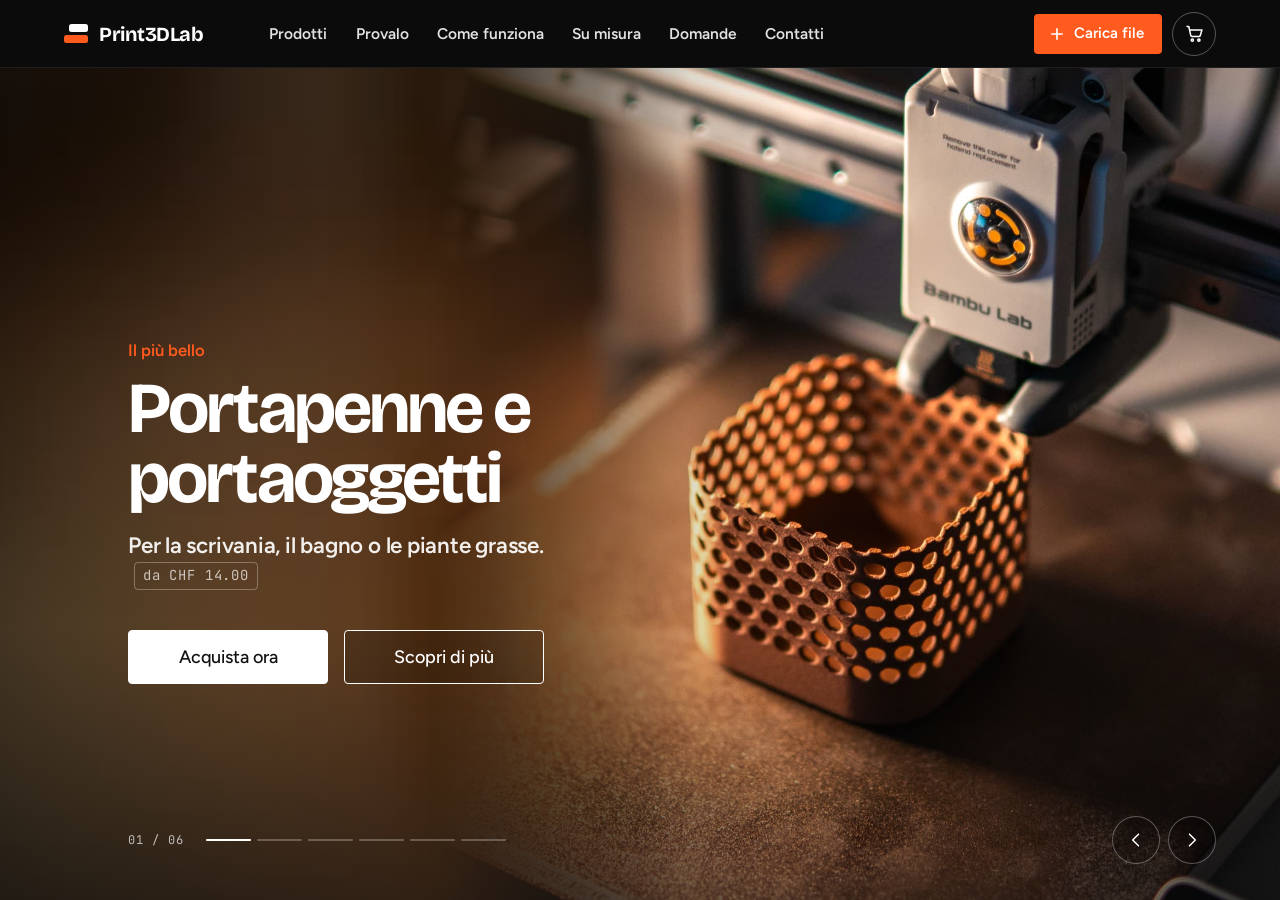
==== commit 46cfb219: "Modelli veri CC0: 4 portapenne, drago snodato, stella fidget (foto del creatore + immagine 3D) Co-Au" ====
--- a/index.html
+++ b/index.html
@@ -110,7 +110,7 @@
     <div class="natale-testo rivela">
       <p class="etichetta etichetta-chiara">Natale 2026</p>
       <h2 id="titolo-natale">Un regalo con <em>il suo nome sopra.</em></h2>
-      <p>Decorazioni per l'albero, segnaposto per il pranzo e portachiavi da mettere sotto l'albero. Ognuno con il nome di chi lo riceve.</p>
+      <p>Decorazioni per l'albero, palline con il nome e portachiavi da mettere sotto l'albero. Ognuno con il nome di chi lo riceve.</p>
       <p class="natale-scadenza"><span class="punto"></span>Ordina entro il 10 dicembre per riceverlo in tempo.</p>
       <a class="bottone bottone-chiaro" href="#sezione/natale">Vedi le decorazioni</a>
     </div>
@@ -139,15 +139,10 @@
         <p class="etichetta">02 / Carica file</p>
         <h2>Carica il modello, <em>vedi subito il prezzo.</em></h2>
       </div>
-      <p class="testa-lato">Il calcolatore legge il tuo file STL, 3MF o OBJ, ti mostra il modello in 3D e stima peso, tempo di stampa e prezzo. Il prezzo finale te lo confermiamo noi entro un giorno.</p>
-    </div>
-
-    <form class="calcolo" name="file-da-stampare" method="POST" enctype="multipart/form-data" data-netlify="true" netlify-honeypot="campo-trappola" id="modulo-file" novalidate>
-      <input type="hidden" name="form-name" value="file-da-stampare">
-      <p class="nascosto"><label>Non compilare: <input name="campo-trappola" tabindex="-1" autocomplete="off"></label></p>
-      <input type="hidden" name="materiale"><input type="hidden" name="qualita"><input type="hidden" name="riempimento"><input type="hidden" name="colore">
-      <input type="hidden" name="dimensioni"><input type="hidden" name="peso-stimato"><input type="hidden" name="tempo-stimato"><input type="hidden" name="prezzo-stimato"><input type="hidden" name="file-online">
-
+      <p class="testa-lato">Il calcolatore legge il tuo file STL, 3MF o OBJ, ti mostra il modello in 3D e calcola peso, tempo di stampa e prezzo. Poi premi Avanti, scegli la spedizione e paghi.</p>
+    </div>
+
+    <form class="calcolo" id="modulo-file" novalidate>
       <div class="calcolo-griglia">
         <!-- il modello in 3D -->
         <div class="visore" id="visore">
@@ -208,7 +203,7 @@
               <div><dt>Prezzo al pezzo</dt><dd data-stima="pezzo">–</dd></div>
             </dl>
             <div class="conto-totale">
-              <span>Totale indicativo</span>
+              <span>Totale</span>
               <b data-stima="totale">–</b>
             </div>
             <p class="conto-nota" data-conto-nota>Carica un file STL, 3MF o OBJ per vedere il prezzo.</p>
@@ -216,37 +211,14 @@
               <summary>Come calcoliamo il prezzo</summary>
               <div data-stima="dettagli"><p>Il prezzo dipende da quanto filamento serve (peso) e da quante ore lavora la stampante, più un costo fisso per preparare la stampa. Da 5 pezzi uguali c'è uno sconto.</p></div>
             </details>
-          </div>
-        </div>
-      </div>
-
-      <div class="calcolo-dati">
-        <div class="calcolo-dati-testa">
-          <h3>Mandaci la richiesta</h3>
-          <p>Controlliamo il file e ti confermiamo prezzo e data per email. Non paghi niente adesso.</p>
-        </div>
-        <fieldset class="campi">
-          <label class="campo campo-largo"><span>Non hai il file? Incolla il link al modello <small>(MakerWorld, Printables, Thingiverse, Google Drive)</small></span>
-            <input name="link" id="campo-link" type="url" placeholder="https://" inputmode="url">
-          </label>
-          <label class="campo"><span>Nome</span><input name="nome" autocomplete="given-name" required></label>
-          <label class="campo"><span>Cognome</span><input name="cognome" autocomplete="family-name" required></label>
-          <label class="campo"><span>Email</span><input name="email" type="email" autocomplete="email" required></label>
-          <label class="campo"><span>Telefono <small>(facoltativo)</small></span><input name="telefono" type="tel" autocomplete="tel" inputmode="tel"></label>
-          <div class="scelte campo-largo" role="radiogroup" aria-label="Consegna">
-            <label class="scelta"><input type="radio" name="consegna" value="PostPac Economy" checked><span>PostPac Economy<small>2-3 giorni · l'indirizzo te lo chiediamo con la conferma</small></span></label>
-            <label class="scelta"><input type="radio" name="consegna" value="PostPac Priority"><span>PostPac Priority<small>Il giorno dopo · l'indirizzo te lo chiediamo con la conferma</small></span></label>
-          </div>
-          <label class="campo campo-largo"><span>Note <small>(a cosa serve, entro quando ti serve)</small></span>
-            <textarea name="note" rows="3"></textarea>
-          </label>
-          <label class="spunta campo-largo"><input type="checkbox" name="accetto" value="sì" required><span>Ho letto le <a href="#condizioni">condizioni</a> e la <a href="#privacy">privacy</a>. Il file è mio o ho il permesso di stamparlo.</span></label>
-        </fieldset>
-        <div class="modulo-fondo">
-          <button class="bottone bottone-grande" type="submit">Invia la richiesta</button>
-          <p class="modulo-stato" role="status" aria-live="polite"></p>
-        </div>
-      </div>
+            <label class="spunta conto-permesso"><input type="checkbox" name="accetto" required><span>Il file è mio o ho il permesso di stamparlo.</span></label>
+            <button class="bottone bottone-grande bottone-pieno conto-avanti" type="submit" data-file-avanti disabled>Avanti</button>
+            <p class="modulo-stato" role="status" aria-live="polite"></p>
+            <p class="conto-altro">Hai un file STEP o solo un link? <a href="#contatti">Scrivici</a> e ti facciamo il prezzo noi.</p>
+          </div>
+        </div>
+      </div>
+
     </form>
   </section>
 
@@ -352,7 +324,7 @@
       <details><summary>Quanto costa la spedizione?</summary><p data-faq-spedizione>Spediamo con La Posta: PostPac Economy CHF 9.00 (2-3 giorni) o PostPac Priority CHF 10.50 (il giorno dopo). Da CHF 80 di spesa la spedizione è gratis.</p></details>
       <details><summary>Come si paga?</summary><p>Con Twint, PayPal o carta di credito/debito. Quando confermiamo l'ordine ti mandiamo la richiesta di pagamento o un link sicuro. La carta non la scrivi mai sul nostro sito.</p></details>
       <details><summary>Di che materiale sono?</summary><p>Di solito PLA, una plastica che si ottiene dall'amido di mais: leggera e resistente, ma sopra i 55 gradi circa si deforma (non lasciarla in macchina d'estate). Per i tuoi file puoi scegliere anche PETG, più resistente al caldo, o TPU, morbido come la gomma.</p></details>
-      <details><summary>Il prezzo del calcolatore è quello finale?</summary><p>È una stima fatta sul tuo file. Prima di stampare controlliamo il modello nel programma della stampante e ti confermiamo il prezzo esatto. Se cambia, decidi tu se andare avanti.</p></details>
+      <details><summary>Il prezzo del calcolatore è quello finale?</summary><p>Sì: il prezzo che vedi è quello che paghi. Prima di stampare controlliamo comunque il file: se c'è un problema (per esempio un pezzo che non si può stampare bene) ti scriviamo, e se hai già pagato ti ridiamo tutti i soldi.</p></details>
       <details><summary>Posso restituire un oggetto?</summary><p>Gli oggetti sono fatti apposta per te, quindi di solito non si possono restituire. Ma se arriva rotto o con un difetto di stampa, scrivici entro 14 giorni con una foto: lo ristampiamo gratis o ti ridiamo i soldi.</p></details>
       <details><summary>Potete stampare un file che ho già?</summary><p>Sì, caricalo nella pagina <a href="#carica">Carica file</a> (STL, 3MF, OBJ o STEP) e vedi subito il prezzo. Se pesa più di 8 MB mandaci un link. Non stampiamo armi, oggetti pericolosi o copie di marchi protetti.</p></details>
     </div>
@@ -410,7 +382,7 @@
       <input type="hidden" name="form-name" value="ordine">
       <p class="nascosto"><label>Non compilare: <input name="campo-trappola" tabindex="-1" autocomplete="off"></label></p>
       <input type="hidden" name="numero-ordine"><input type="hidden" name="articoli"><input type="hidden" name="subtotale"><input type="hidden" name="costo-spedizione"><input type="hidden" name="totale">
-      <input type="hidden" name="spedizione"><input type="hidden" name="pagamento">
+      <input type="hidden" name="spedizione"><input type="hidden" name="pagamento"><input type="hidden" name="file-online">
 
       <div class="cassa-moduli">
         <fieldset class="blocco">
@@ -468,7 +440,7 @@
         <p class="riepilogo-nota">Prezzi finali in franchi svizzeri (CHF).</p>
         <button class="bottone bottone-grande bottone-pieno" type="submit">Invia l'ordine</button>
         <p class="modulo-stato" role="status" aria-live="polite"></p>
-        <p class="riepilogo-sicuro"><svg viewBox="0 0 24 24" aria-hidden="true"><path d="M12 3l7 3v5c0 5-3.5 8.5-7 10-3.5-1.5-7-5-7-10V6z"/><path d="M9 12l2 2 4-4"/></svg>Non paghi adesso: prima ti confermiamo l'ordine per email.</p>
+        <p class="riepilogo-sicuro"><svg viewBox="0 0 24 24" aria-hidden="true"><path d="M12 3l7 3v5c0 5-3.5 8.5-7 10-3.5-1.5-7-5-7-10V6z"/><path d="M9 12l2 2 4-4"/></svg><span data-riepilogo-sicuro>Non paghi adesso: prima ti confermiamo l'ordine per email.</span></p>
       </aside>
     </form>
 
@@ -476,7 +448,9 @@
       <span class="grazie-segno" aria-hidden="true"><svg viewBox="0 0 24 24"><path d="M6 12.5l4 4 8-9"/></svg></span>
       <p class="etichetta">Ordine <b data-grazie-numero></b></p>
       <h2>Grazie, <span data-grazie-nome></span>!</h2>
-      <p>Abbiamo ricevuto il tuo ordine. Entro un giorno ti scriviamo a <b data-grazie-email></b> per confermare la data e mandarti il pagamento.</p>
+      <p data-grazie-testo>Abbiamo ricevuto il tuo ordine. Entro un giorno ti scriviamo a <b data-grazie-email></b> per confermare la data e mandarti il pagamento.</p>
+      <p class="modulo-stato" data-grazie-stato role="status" aria-live="polite"></p>
+      <button class="bottone bottone-grande bottone-pieno" type="button" data-grazie-riprova hidden>Riprova a pagare</button>
       <ol class="grazie-passi">
         <li><b>Oggi</b><span>Controlliamo l'ordine</span></li>
         <li><b>Entro 1 giorno</b><span>Ti confermiamo per email</span></li>
@@ -504,7 +478,7 @@
         <h3>2. Ordini</h3>
         <p>Quando invii un ordine o una richiesta dal sito, ci fai una proposta. Il contratto è concluso quando ti confermiamo l'ordine per email. Se non possiamo stampare un oggetto, te lo diciamo e non paghi niente.</p>
         <h3>3. Prezzi</h3>
-        <p>Tutti i prezzi sono in franchi svizzeri (CHF) e sono prezzi finali. Il costo della spedizione è indicato alla cassa prima di inviare l'ordine. Per i file caricati, il prezzo del calcolatore è una stima: vale il prezzo che ti confermiamo per email.</p>
+        <p>Tutti i prezzi sono in franchi svizzeri (CHF) e sono prezzi finali. Il costo della spedizione è indicato alla cassa prima di inviare l'ordine. Per i file caricati vale il prezzo calcolato dal sito. Prima di stampare controlliamo il file: se non si può stampare bene ti avvisiamo, e se hai già pagato ti rimborsiamo tutto.</p>
         <h3>4. Pagamento</h3>
         <p>Paghi con Twint, PayPal o carta di credito/debito dopo la nostra conferma: ti mandiamo la richiesta di pagamento o un link sicuro. Spediamo quando il pagamento è arrivato. I dati della carta non passano mai dal nostro sito.</p>
         <h3>5. Consegna</h3>
@@ -528,7 +502,7 @@
         <p>Solo quelli che ci mandi con i moduli: nome, cognome, email, telefono, indirizzo di consegna, i file 3D che carichi e i tuoi messaggi. Li usiamo per gestire il tuo ordine, consegnarlo, farti pagare e risponderti. Non li vendiamo e non li usiamo per pubblicità.</p>
         <p>Contiamo anche le visite al sito, in modo anonimo: per ogni pagina aperta salviamo solo quale pagina, da quale sito arrivi, se usi telefono, tablet o computer e la lingua del browser. Niente nome, niente indirizzo IP, niente cookie: non possiamo sapere chi sei. Se il tuo browser chiede di non essere tracciato ("Do Not Track"), non contiamo niente.</p>
         <h3>Chi altro li vede</h3>
-        <p>Il sito e i moduli sono gestiti da Netlify Inc. (Stati Uniti), che conserva i dati dei moduli per noi. I file 3D che carichi e il conteggio delle visite li conserviamo con Supabase, in una cartella privata che possiamo aprire solo noi. Se spediamo, diamo nome e indirizzo a La Posta Svizzera. Se paghi con Twint o PayPal (anche con la carta), il pagamento passa da loro: noi non vediamo i dati della carta.</p>
+        <p>Il sito e i moduli sono gestiti da Netlify Inc. (Stati Uniti), che conserva i dati dei moduli per noi. I file 3D che carichi e il conteggio delle visite li conserviamo con Supabase, in una cartella privata che possiamo aprire solo noi. Se paghi online, il pagamento lo gestisce Stripe: i dati della carta li vede solo Stripe, noi mai. Quando ci mandi un ordine o un messaggio, ce ne arriva anche una copia per email (con Google Gmail). Se spediamo, diamo nome e indirizzo a La Posta Svizzera. Se paghi con Twint o PayPal (anche con la carta), il pagamento passa da loro: noi non vediamo i dati della carta.</p>
         <h3>Cookie</h3>
         <p>Non usiamo cookie. Le statistiche delle visite sono anonime (vedi sopra). Il carrello è salvato solo nel tuo browser, sul tuo dispositivo.</p>
         <h3>Per quanto tempo</h3>
@@ -584,7 +558,7 @@
 <dialog class="scheda" id="scheda" aria-labelledby="scheda-titolo">
   <form method="dialog" class="scheda-dentro" data-scheda-modulo>
     <button class="chiudi" type="button" data-chiudi aria-label="Chiudi"><svg viewBox="0 0 24 24" aria-hidden="true"><path d="M6 6l12 12M18 6L6 18"/></svg></button>
-    <div class="scheda-foto"><img data-scheda-foto alt="" decoding="async"><span class="foto-vuota" data-scheda-vuota hidden aria-hidden="true"><b data-scheda-iniziale></b><small>Foto in arrivo</small></span></div>
+    <div class="scheda-foto"><img data-scheda-foto alt="" decoding="async"><span class="foto-vuota" data-scheda-vuota hidden aria-hidden="true"><b data-scheda-iniziale></b><small>Foto in arrivo</small></span><div class="scheda-miniature" data-scheda-miniature hidden></div></div>
     <div class="scheda-testo">
       <p class="scheda-segno" data-scheda-segno></p>
       <h2 id="scheda-titolo" data-scheda-nome></h2>
@@ -592,7 +566,7 @@
       <p class="scheda-descrizione" data-scheda-testo></p>
       <div class="scheda-scelte">
         <div class="opzione" data-scheda-misure-box>
-          <p class="opzione-titolo">Grandezza</p>
+          <p class="opzione-titolo" data-scheda-misure-titolo>Grandezza</p>
           <div class="segmenti" data-scheda-misure></div>
         </div>
         <div class="opzione">
--- a/style.css
+++ b/style.css
@@ -225,6 +225,13 @@
 .prodotto-foto{position:relative;display:block;width:100%;aspect-ratio:4/5;border-radius:18px;overflow:hidden;background:var(--fondo-basso);border:0;padding:0;cursor:pointer;font:inherit;color:inherit;text-align:left}
 .prodotto-foto img{width:100%;height:100%;object-fit:cover;transition:transform 1s var(--morbido)}
 .prodotto:hover .prodotto-foto img{transform:scale(1.05)}
+.prodotto-foto .foto-seconda{position:absolute;inset:0;opacity:0;transition:opacity .45s ease,transform 1s var(--morbido)}
+.prodotto:hover .prodotto-foto .foto-seconda,.prodotto-foto:focus-visible .foto-seconda{opacity:1}
+.scheda-miniature{position:absolute;left:14px;bottom:14px;display:flex;gap:8px}
+.scheda-miniature button{width:58px;height:58px;padding:0;border-radius:12px;overflow:hidden;border:2px solid rgba(255,255,255,.7);background:var(--fondo-basso);cursor:pointer;opacity:.75;transition:opacity .2s,border-color .2s}
+.scheda-miniature button[aria-current]{opacity:1;border-color:var(--accento)}
+.scheda-miniature img{width:100%;height:100%;object-fit:cover}
+.scheda-miniature[hidden]{display:none}
 .prodotto-foto::after{content:"";position:absolute;inset:0;background:linear-gradient(180deg,rgba(0,0,0,.22),rgba(0,0,0,0) 28%);pointer-events:none}
 .prodotto-segno{position:absolute;left:14px;top:14px;z-index:1;padding:8px 12px;border-radius:999px;background:var(--fondo-alto);font-size:12.5px;font-weight:600}
 .prodotto-numero{position:absolute;right:16px;top:16px;z-index:1;font:400 12px/1 var(--f-mono);color:rgba(255,255,255,.85);letter-spacing:.08em}
@@ -356,6 +363,15 @@
 .modulo-stato{font-weight:600}
 .modulo-stato.ok{color:#14804e}
 .modulo-stato.errore{color:#c2341b}
+.conto .conto-permesso{margin-top:18px;font-size:14px;color:rgba(255,255,255,.75)}
+.conto .conto-avanti{width:100%;margin-top:14px;background:var(--accento);color:#fff;border-color:transparent}
+.conto .conto-avanti:not(:disabled):hover{filter:brightness(1.08)}
+.conto .conto-avanti:disabled{opacity:.45;cursor:not-allowed}
+.conto .modulo-stato:not(:empty){margin-top:10px}
+.conto .modulo-stato.errore{color:#ff8a6b}
+.conto .conto-altro{margin-top:12px;font-size:14px;color:rgba(255,255,255,.6)}
+.conto-altro a{color:inherit;text-decoration:underline}
+.grazie [data-grazie-stato]:empty{display:none}
 
 /* --- Domande --- */
 .domande-lista{border-top:1px solid var(--inchiostro)}
@@ -579,6 +595,9 @@
 .riga{display:grid;grid-template-columns:72px minmax(0,1fr) auto;gap:14px;padding:16px 0;border-bottom:1px solid var(--linea)}
 .riga.nuova{animation:entra .5s var(--morbido)}
 .riga img{width:72px;height:72px;border-radius:12px;object-fit:cover;background:var(--fondo-basso)}
+.riga-3d{display:grid;place-items:center;width:72px;height:72px;border-radius:12px;background:var(--inchiostro);color:var(--accento);font:650 20px/1 var(--f-titolo);letter-spacing:-.02em}
+.riepilogo-foto .riga-3d{width:100%;height:100%;font-size:16px}
+.riga-pezzi{font-size:14px;color:var(--tenue)}
 .riga-nome{font-weight:600;line-height:1.3}
 .riga-dettagli{font-size:13.5px;color:var(--tenue);overflow-wrap:anywhere;margin-top:2px}
 .riga-comandi{display:flex;align-items:center;gap:14px;margin-top:10px}
